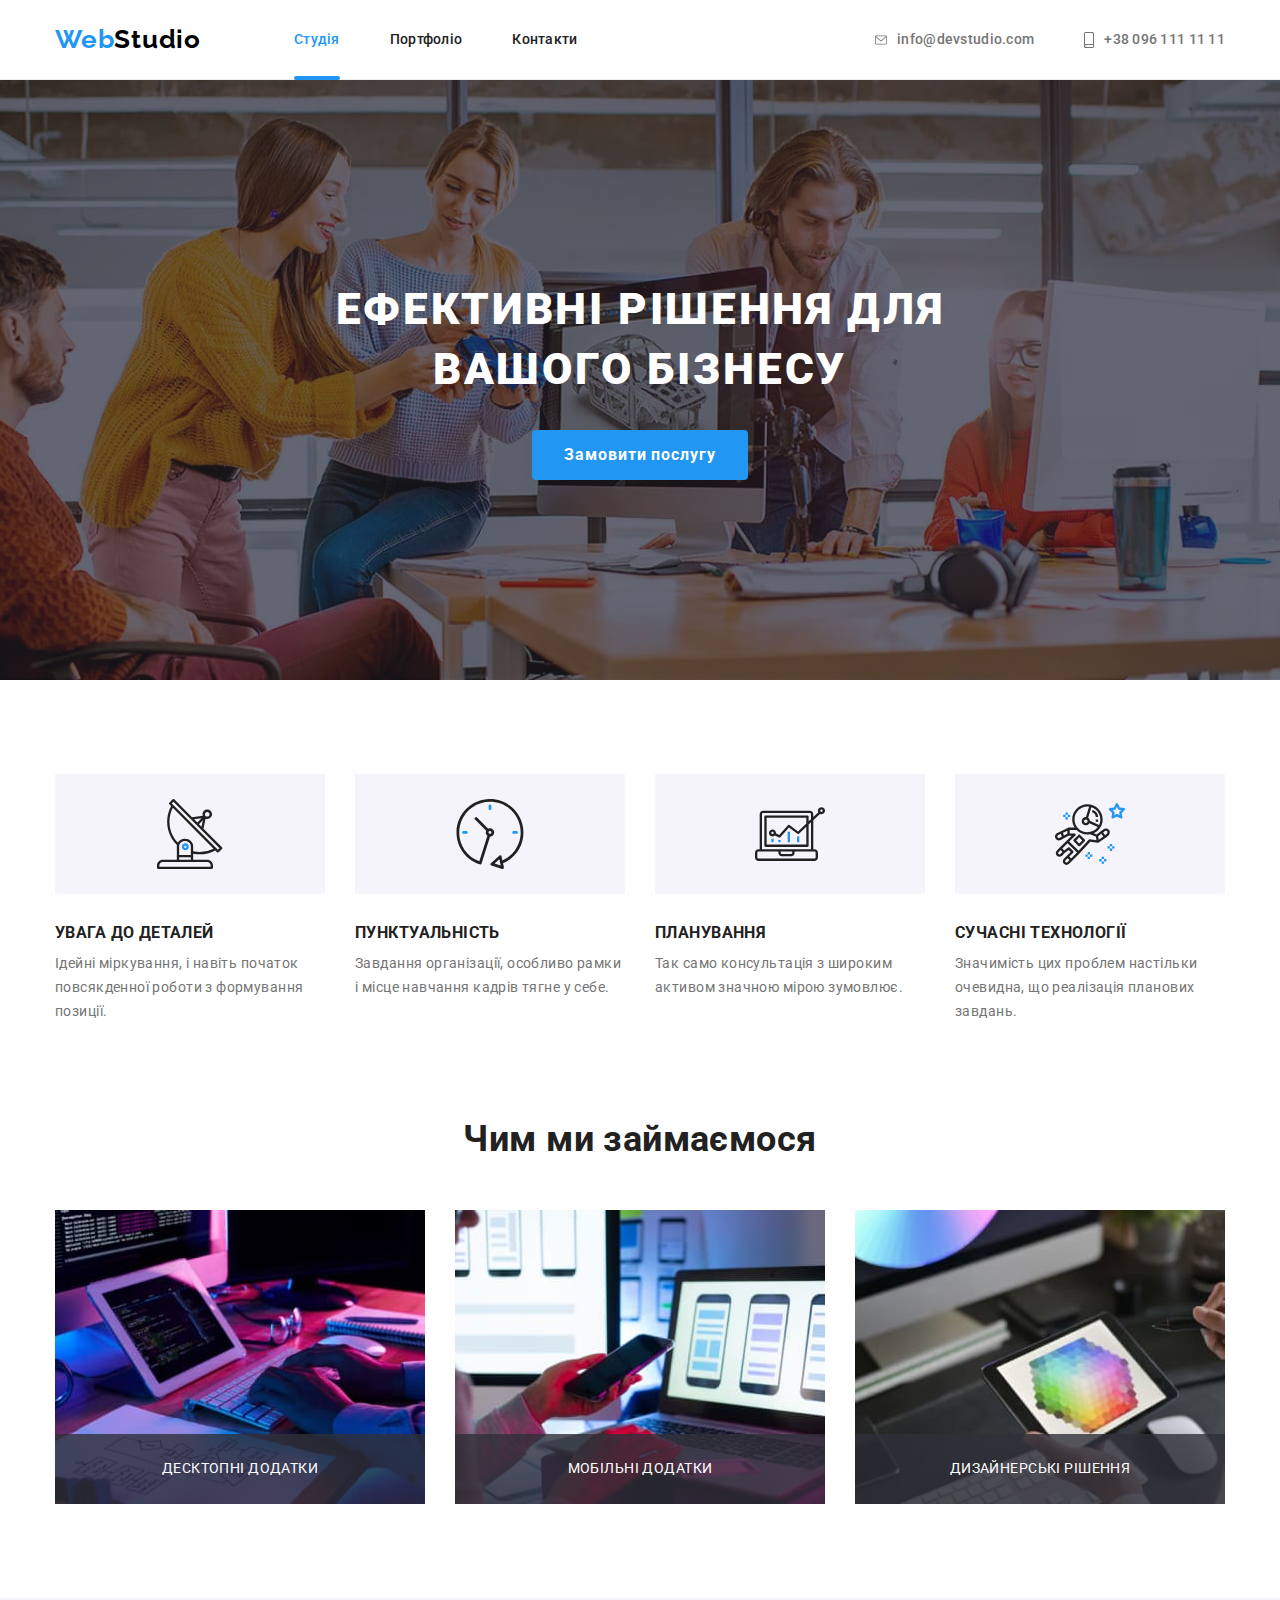
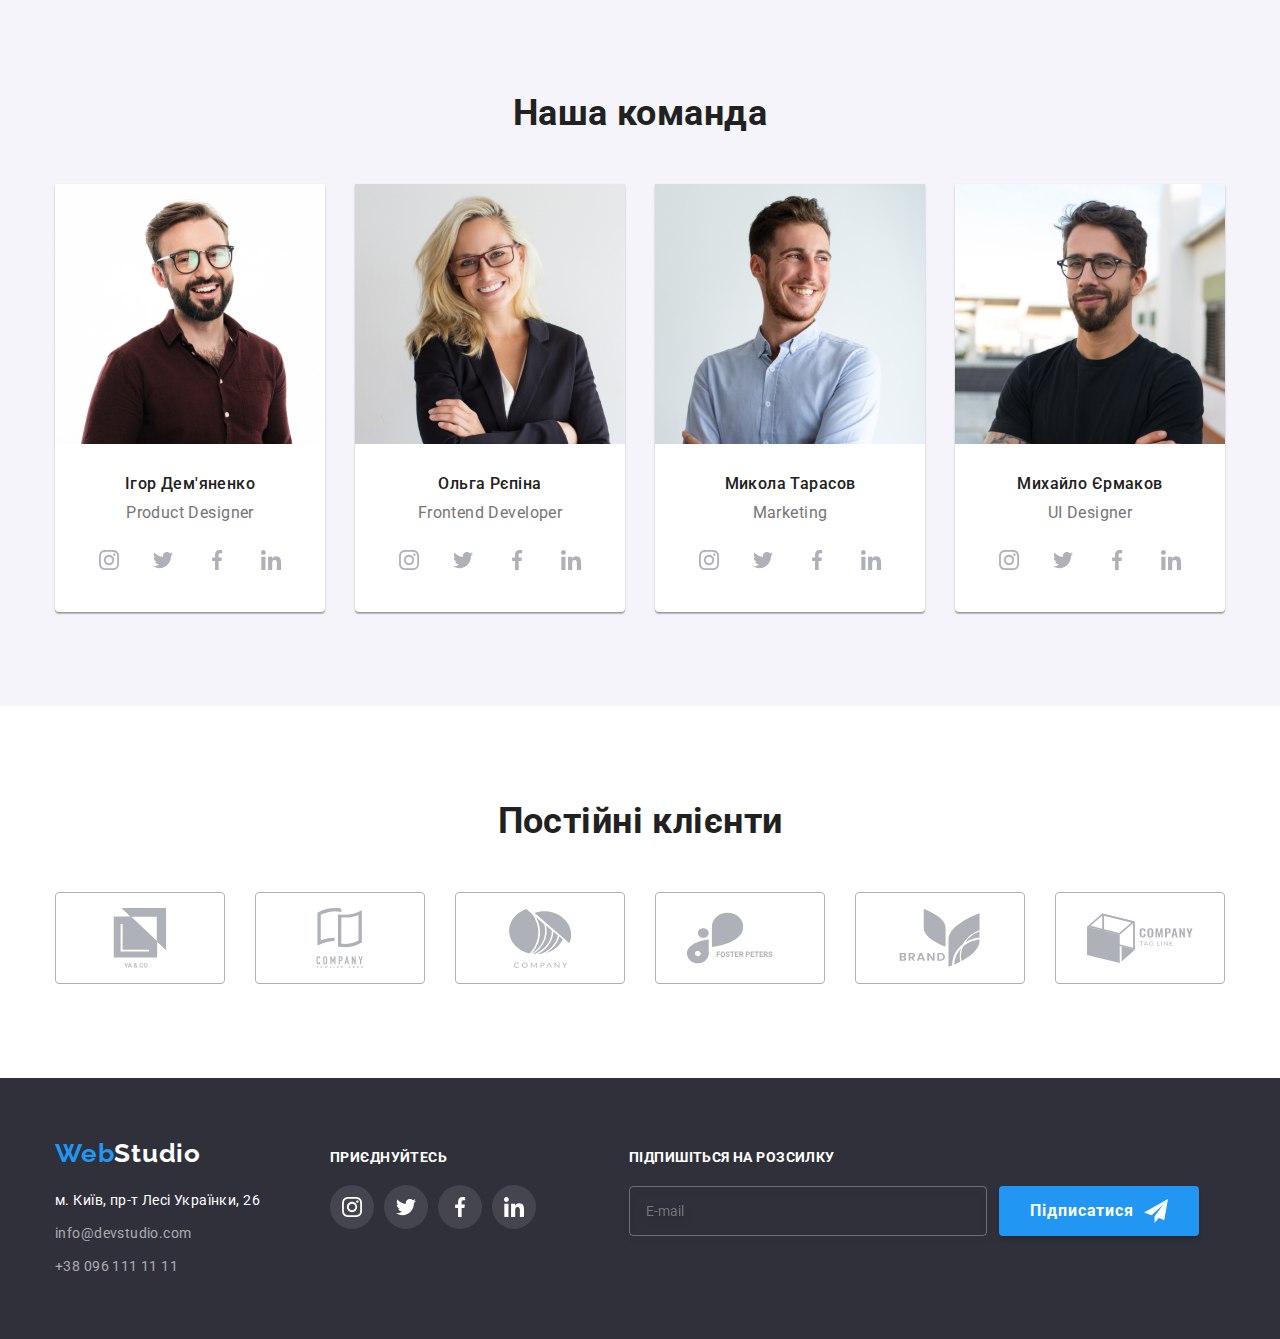
==== index.html @ 7a2d6ced "Homework 7 v1.0" ====
<!DOCTYPE html>
<html lang="uk">
  <head>
    <meta charset="UTF-8" />
    <meta http-equiv="X-UA-Compatible" content="IE=edge" />
    <meta name="Homework-2" content="width=device-width, initial-scale=1.0" />
    <link rel="preconnect" href="https://fonts.googleapis.com" />
    <link rel="preconnect" href="https://fonts.gstatic.com" crossorigin />
    <link
      href="https://fonts.googleapis.com/css2?family=Raleway:wght@700&family=Roboto:wght@400;500;700;900&display=swap"
      rel="stylesheet"
    />
    <link
      rel="stylesheet"
      href="https://cdnjs.cloudflare.com/ajax/libs/modern-normalize/1.1.0/modern-normalize.min.css"
    />
    <link rel="stylesheet" href="./css/styles.css" />
    <title>Студія</title>
  </head>
  <body>
    <!--Шапка сторінки-->
    <header class="header">
      <div class="container main-nav">
        <a class="header-logo" href="./index.html"><span class="logospan">Web</span>Studio</a>
        <!--Навігаційне меню-->
        <nav>
          <ul class="list studio-nav">
            <li class="nav-list"><a class="nav-link active-link" href="./index.html">Студія</a></li>
            <li class="nav-list"><a class="nav-link" href="./portfolio.html">Портфоліо</a></li>
            <li class="nav-list"><a class="nav-link" href="">Контакти</a></li>
          </ul>
        </nav>
        <!--Контакти-->
        <ul class="list contact-nav">
          <li class="contact-list">
            <a class="mlink" href="mailto:info@devstudio.com">
              <svg class="icon mlink-icon" width="12" height="16">
                <use href="./img/icons.svg#icon-envelope"></use>
              </svg>
              info@devstudio.com</a
            >
          </li>
          <li class="contact-list">
            <a class="tlink" href="tel:+380961111111">
              <svg class="icon tlink-icon" width="10" height="16">
                <use href="./img/icons.svg#icon-smartphone"></use>
              </svg>
              +38 096 111 11 11</a
            >
          </li>
        </ul>
      </div>
    </header>
    <!--Унікальний контент сторінки-->
    <main class="main">
      <!--Реклама-->
      <section class="promo section">
        <div class="container">
          <h1 class="promo-txt">Ефективні рішення для вашого бізнесу</h1>
          <button class="promo-button" type="button" data-modal-open>Замовити послугу</button>
        </div>
      </section>
      <!--Особливості-->
      <section class="skills section">
        <div class="container">
          <h2 class="visually-hidden">Особливості</h2>
          <ul class="list skills-list">
            <li class="skill-item">
              <div class="skill-icon-box">
                <svg class="icon skill-icon" width="70" height="70">
                  <use href="./img/icons.svg#icon-antenna"></use>
                </svg>
              </div>
              <h3 class="skill">УВАГА ДО ДЕТАЛЕЙ</h3>
              <p class="skill-description">
                Ідейні міркування, і навіть початок повсякденної роботи з формування позиції.
              </p>
            </li>
            <li class="skill-item">
              <div class="skill-icon-box">
                <svg class="icon skill-icon" width="70" height="70">
                  <use href="./img/icons.svg#icon-clock"></use>
                </svg>
              </div>
              <h3 class="skill">ПУНКТУАЛЬНІСТЬ</h3>
              <p class="skill-description">
                Завдання організації, особливо рамки і місце навчання кадрів тягне у себе.
              </p>
            </li>
            <li class="skill-item">
              <div class="skill-icon-box">
                <svg class="icon skill-icon" width="70" height="70">
                  <use href="./img/icons.svg#icon-diagram"></use>
                </svg>
              </div>
              <h3 class="skill">ПЛАНУВАННЯ</h3>
              <p class="skill-description">
                Так само консультація з широким активом значною мірою зумовлює.
              </p>
            </li>
            <li class="skill-item">
              <div class="skill-icon-box">
                <svg class="icon skill-icon" width="70" height="70">
                  <use href="./img/icons.svg#icon-astronaut"></use>
                </svg>
              </div>
              <h3 class="skill">СУЧАСНІ ТЕХНОЛОГІЇ</h3>
              <p class="skill-description">
                Значимість цих проблем настільки очевидна, що реалізація планових завдань.
              </p>
            </li>
          </ul>
        </div>
      </section>
      <!--Чим ми займаємося-->
      <section class="about section">
        <div class="container">
          <h2 class="about-title">Чим ми займаємося</h2>
          <ul class="list about-list">
            <li class="about-item">
              <img src="./img/box1.jpg" alt="Тицяємо по клавітурі" width="370" height="294" />
              <p class="about-item-title">десктопні додатки</p>
            </li>

            <li class="about-item">
              <img src="./img/box2.jpg" alt="Робимо дизайн Iphone 14" width="370" height="294" />
              <p class="about-item-title">мобільні додатки</p>
            </li>

            <li class="about-item">
              <img src="./img/box3.jpg" alt="Кольорова палітра" width="370" height="294" />
              <p class="about-item-title">дизайнерські рішення</p>
            </li>
          </ul>
        </div>
      </section>
      <!--Наша команда-->
      <section class="team section">
        <div class="container">
          <h2 class="we-are">Наша команда</h2>
          <ul class="list team-list">
            <li class="team-member">
              <img src="./img/tc1.jpg" alt="Ігор Дем'яненко" width="270" height="260" />
              <div class="team-member-info">
                <h3 class="name">Ігор Дем'яненко</h3>
                <p class="rank">Product Designer</p>
                <div class="social-links">
                  <ul class="social-list">
                    <li class="social-list-item">
                      <a href="" class="social-link">
                        <svg class="icon team-social-icon" width="20" height="20">
                          <use href="./img/icons.svg#icon-instagram"></use>
                        </svg>
                      </a>
                    </li>
                    <li class="social-list-item">
                      <a href="" class="social-link">
                        <svg class="icon team-social-icon" width="20" height="20">
                          <use href="./img/icons.svg#icon-twitter"></use>
                        </svg>
                      </a>
                    </li>
                    <li class="social-list-item">
                      <a href="" class="social-link">
                        <svg class="icon team-social-icon" width="20" height="20">
                          <use href="./img/icons.svg#icon-facebook"></use>
                        </svg>
                      </a>
                    </li>
                    <li class="social-list-item">
                      <a href="" class="social-link">
                        <svg class="icon team-social-icon" width="20" height="20">
                          <use href="./img/icons.svg#icon-linkedin"></use>
                        </svg>
                      </a>
                    </li>
                  </ul>
                </div>
              </div>
            </li>
            <li class="team-member">
              <img src="./img/tc2.jpg" alt="Ольга Рєпіна" width="270" height="260" />
              <div class="team-member-info">
                <h3 class="name">Ольга Рєпіна</h3>
                <p class="rank">Frontend Developer</p>
                <div class="social-links">
                  <ul class="social-list">
                    <li class="social-list-item">
                      <a href="" class="social-link">
                        <svg class="icon team-social-icon" width="20" height="20">
                          <use href="./img/icons.svg#icon-instagram"></use>
                        </svg>
                      </a>
                    </li>
                    <li class="social-list-item">
                      <a href="" class="social-link">
                        <svg class="icon team-social-icon" width="20" height="20">
                          <use href="./img/icons.svg#icon-twitter"></use>
                        </svg>
                      </a>
                    </li>
                    <li class="social-list-item">
                      <a href="" class="social-link">
                        <svg class="icon team-social-icon" width="20" height="20">
                          <use href="./img/icons.svg#icon-facebook"></use>
                        </svg>
                      </a>
                    </li>
                    <li class="social-list-item">
                      <a href="" class="social-link">
                        <svg class="icon team-social-icon" width="20" height="20">
                          <use href="./img/icons.svg#icon-linkedin"></use>
                        </svg>
                      </a>
                    </li>
                  </ul>
                </div>
              </div>
            </li>
            <li class="team-member">
              <img src="./img/tc3.jpg" alt="Микола Тарасов" width="270" height="260" />
              <div class="team-member-info">
                <h3 class="name">Микола Тарасов</h3>
                <p class="rank">Marketing</p>
                <div class="social-links">
                  <ul class="social-list">
                    <li class="social-list-item">
                      <a href="" class="social-link">
                        <svg class="icon team-social-icon" width="20" height="20">
                          <use href="./img/icons.svg#icon-instagram"></use>
                        </svg>
                      </a>
                    </li>
                    <li class="social-list-item">
                      <a href="" class="social-link">
                        <svg class="icon team-social-icon" width="20" height="20">
                          <use href="./img/icons.svg#icon-twitter"></use>
                        </svg>
                      </a>
                    </li>
                    <li class="social-list-item">
                      <a href="" class="social-link">
                        <svg class="icon team-social-icon" width="20" height="20">
                          <use href="./img/icons.svg#icon-facebook"></use>
                        </svg>
                      </a>
                    </li>
                    <li class="social-list-item">
                      <a href="" class="social-link">
                        <svg class="icon team-social-icon" width="20" height="20">
                          <use href="./img/icons.svg#icon-linkedin"></use>
                        </svg>
                      </a>
                    </li>
                  </ul>
                </div>
              </div>
            </li>
            <li class="team-member">
              <img src="./img/tc4.jpg" alt="Михайло Єрмаков" width="270" height="260" />
              <div class="team-member-info">
                <h3 class="name">Михайло Єрмаков</h3>
                <p class="rank">UI Designer</p>
                <div class="social-links">
                  <ul class="social-list">
                    <li class="social-list-item">
                      <a href="" class="social-link">
                        <svg class="icon team-social-icon" width="20" height="20">
                          <use href="./img/icons.svg#icon-instagram"></use>
                        </svg>
                      </a>
                    </li>
                    <li class="social-list-item">
                      <a href="" class="social-link">
                        <svg class="icon team-social-icon" width="20" height="20">
                          <use href="./img/icons.svg#icon-twitter"></use>
                        </svg>
                      </a>
                    </li>
                    <li class="social-list-item">
                      <a href="" class="social-link">
                        <svg class="icon team-social-icon" width="20" height="20">
                          <use href="./img/icons.svg#icon-facebook"></use>
                        </svg>
                      </a>
                    </li>
                    <li class="social-list-item">
                      <a href="" class="social-link">
                        <svg class="icon team-social-icon" width="20" height="20">
                          <use href="./img/icons.svg#icon-linkedin"></use>
                        </svg>
                      </a>
                    </li>
                  </ul>
                </div>
              </div>
            </li>
          </ul>
        </div>
      </section>
      <!-- Постійні клієнти -->
      <section class="client section">
        <div class="container">
          <h2 class="client-title">Постійні клієнти</h2>
          <ul class="client-list list">
            <li class="client-item">
              <a href="" class="client-link">
                <svg class="client-icon" width="106" height="60">
                  <use href="./img/icons.svg#icon-group1"></use>
                </svg>
              </a>
            </li>
            <li class="client-item">
              <a href="" class="client-link">
                <svg class="client-icon" width="106" height="60">
                  <use href="./img/icons.svg#icon-group2"></use>
                </svg>
              </a>
            </li>
            <li class="client-item">
              <a href="" class="client-link">
                <svg class="client-icon" width="106" height="60">
                  <use href="./img/icons.svg#icon-group3"></use>
                </svg>
              </a>
            </li>
            <li class="client-item">
              <a href="" class="client-link">
                <svg class="client-icon" width="106" height="60">
                  <use href="./img/icons.svg#icon-group4"></use>
                </svg>
              </a>
            </li>
            <li class="client-item">
              <a href="" class="client-link">
                <svg class="client-icon" width="106" height="60">
                  <use href="./img/icons.svg#icon-group5"></use>
                </svg>
              </a>
            </li>
            <li class="client-item">
              <a href="" class="client-link">
                <svg class="client-icon" width="106" height="60">
                  <use href="./img/icons.svg#icon-group6"></use>
                </svg>
              </a>
            </li>
          </ul>
        </div>
      </section>
    </main>
    <!--Підвал сторінки-->
    <footer class="footer">
      <div class="container footer-container">
        <div class="footer-adress">
          <a class="footer-logo" href="./index.html"><span class="logospan">Web</span>Studio</a>
          <address class="address">
            <ul class="list footer-list">
              <li class="footer-list">
                <a
                  class="address-map"
                  href="https://goo.gl/maps/uBSmtqLPdZ89o5kn9"
                  target="_blank"
                  rel="noopener noreferrer"
                  >м. Київ, пр-т Лесі Українки, 26</a
                >
              </li>
              <li class="footer-list">
                <a class="address-mail" href="mailto:info@devstudio.com">info@devstudio.com</a>
              </li>
              <li class="footer-list">
                <a class="address-tel" href="tel:+380961111111">+38 096 111 11 11</a>
              </li>
            </ul>
          </address>
        </div>
        <div class="footer-social-links">
          <p class="footer-social-text">приєднуйтесь</p>
          <ul class="footer-social-list">
            <li class="footer-social-item">
              <a href="" class="footer-social-link">
                <svg class="icon footer-social-icon" width="20" height="20">
                  <use href="./img/icons.svg#icon-instagram"></use>
                </svg>
              </a>
            </li>
            <li class="footer-social-item">
              <a href="" class="footer-social-link">
                <svg class="icon footer-social-icon" width="20" height="20">
                  <use href="./img/icons.svg#icon-twitter"></use>
                </svg>
              </a>
            </li>
            <li class="footer-social-item">
              <a href="" class="footer-social-link">
                <svg class="icon footer-social-icon" width="20" height="20">
                  <use href="./img/icons.svg#icon-facebook"></use>
                </svg>
              </a>
            </li>
            <li class="footer-social-item">
              <a href="" class="footer-social-link">
                <svg class="icon footer-social-icon" width="20" height="20">
                  <use href="./img/icons.svg#icon-linkedin"></use>
                </svg>
              </a>
            </li>
          </ul>
        </div>
        <div class="footer-feedback">
          <p class="footer-feedback-title">Підпишіться на розсилку</p>
          <div class="footer-feedback-input-wrap">
            <input
              type="email"
              class="footer-feedback-input"
              name="footer-feedback-email"
              placeholder="E-mail"
            />
            <button type="submit" class="button footer-feedback-button">
              Підписатися
              <svg class="footer-feedback-button-icon">
                <use
                  class="footer-feedback-send"
                  href="./img/icons.svg#icon-send"
                  width="24"
                  height="24"
                ></use>
              </svg>
            </button>
          </div>
        </div>
      </div>
    </footer>
    <!-- Модальне вікно -->
    <div class="backdrop is-hidden" data-modal>
      <div class="modal">
        <form name="callback-form" novalidate class="modal-callback-form">
          <h3 class="modal-title">Залиште свої дані, ми вам передзвонимо</h3>
          <label class="modal-form">
            <span class="modal-form-name">Ім'я</span>
            <input type="text" name="modal-user-name" class="callback-form-input" autofocus />
            <svg class="icon callback-form-icon" width="18" height="18">
              <use href="./img/icons.svg#icon-person"></use>
            </svg>
          </label>
          <label class="modal-form">
            <span class="modal-form-name">Телефон</span>
            <input type="tel" name="modal-user-tel" class="callback-form-input" />
            <svg class="icon callback-form-icon" width="18" height="18">
              <use href="./img/icons.svg#icon-phone"></use>
            </svg>
          </label>
          <label class="modal-form">
            <span class="modal-form-name">Пошта</span>
            <input type="email" name="modal-user-email" class="callback-form-input" />
            <svg class="icon callback-form-icon" width="18" height="18">
              <use href="./img/icons.svg#icon-email"></use>
            </svg>
          </label>
          <label class="modal-form">
            <span class="modal-form-name"> Коментар</span>
            <textarea
              class="modal-user-feedback"
              name="user-feedback"
              placeholder="Введіть текст"
            ></textarea>
          </label>
          <label class="modal-accept-policy">
            <input
              type="checkbox"
              name="user-accept-policy"
              class="checkbox hidden"
              value="accept-policy"
            />
            <span class="checkbox-icon-wrap">
              <svg class="checkbox-icon" width="11" height="8">
                <use href="./img/icons.svg#icon-checkbox-accept"></use>
              </svg>
            </span>
            <span class="accept-policy-terms"
              >Погоджуюся з розсилкою та приймаю <a class="terms" href="">Умови договору</a></span
            >
          </label>
          <button type="submit" class="button modal-callback-button">Відправити</button>
        </form>
        <button class="modal-button" type="button" data-modal-close>
          <svg class="icon modal-button-icon" width="18" height="18">
            <use href="./img/icons.svg#icon-close"></use>
          </svg>
        </button>
      </div>
    </div>
    <script src="./modal.js"></script>
  </body>
</html>
---- css/styles.css ----
/* ---------Global-------- */
ul,
ol {
  padding: 0;
}

body,
h1,
h2,
h3,
h4,
h5,
h6,
p,
ul,
ol,
li,
figure,
figcaption,
blockquote,
dl,
dd {
  margin: 0;
}

li {
  list-style: none;
}

ul {
  list-style: none;
}

img {
  max-width: 100%;
  display: block;
  margin: 0;
}

input,
button,
textarea,
select {
  font: inherit;
}

a {
  text-decoration: none;
}

button {
  padding: 0;
  border: none;
  cursor: pointer;
}

.visually-hidden {
  position: absolute;
  width: 1px;
  height: 1px;
  margin: -1px;
  border: 0;
  padding: 0;

  white-space: nowrap;
  clip-path: inset(100%);
  clip: rect(0 0 0 0);
  overflow: hidden;
}

:root {
  --brand-color: #212121;
  --bluebrand-color: #2196f3;
  --discription-color: #757575;
  --clients-color: #afb1b8;
  --transition-animation: 250ms cubic-bezier(0.4, 0, 0.2, 1);
  --brandwhite: #fff;
}

body {
  font-family: 'Roboto', sans-serif;
  font-style: normal;
  letter-spacing: 0.03em;
  color: var(--brand-color);
  background-color: var(--brandwhite);
  font-size: 14px;
}

.container {
  width: 1200px;
  margin: 0 auto;
  padding: 0 15px;
}

.section {
  padding-top: 94px;
  padding-bottom: 94px;
}

/* -----------HEADER--------- */

.header {
  height: 80px;
  border-bottom: 1px solid #ececec;
}

.main-nav {
  display: flex;
  align-items: center;
}

.studio-nav {
  display: flex;
  gap: 50px;
}

.contact-nav {
  display: flex;
  flex-wrap: wrap;
  margin-left: auto;
  align-items: center;
}

.header-logo {
  color: #000000;
  height: 31px;
  left: 215px;
  top: 24px;
  font-family: 'Raleway';
  font-style: normal;
  font-weight: 700;
  font-size: 26px;
  line-height: 1.19;
  letter-spacing: 0.03em;
  margin-right: 93px;
}

.logospan {
  color: var(--bluebrand-color);
}

.nav-link {
  color: var(--brand-color);
  font-weight: 500;
  line-height: 1.14;
  padding: 32px 0;
  display: block;
  position: relative;
  transition: color var(--transition-animation);
}

.nav-list {
  letter-spacing: 0.02em;
}

.contact-list {
  display: flex;
  letter-spacing: 0.02em;
  margin-left: 50px;
}

.active-link {
  color: var(--bluebrand-color);
}

.nav-link::after {
  content: '';
  position: absolute;
  left: 0;
  bottom: 0;
  width: 100%;
  height: 4px;
  border-radius: 2px;
  background-color: transparent;
}

.nav-link.active-link::after,
.nav-link:hover::after,
.na-link:focus::after {
  background-color: var(--bluebrand-color);
}

.mlink,
.tlink {
  display: flex;
  justify-content: space-between;
  align-items: center;
  color: #757575;
  font-weight: 500;
  line-height: 1.14;
  transition: color var(--transition-animation);
}

.nav-link:hover,
.nav-link:focus,
.nav-link:active,
.mlink:hover,
.mlink:focus,
.mlink:active,
.tlink:hover,
.tlink:active,
.tlink:focus {
  color: var(--bluebrand-color);
}

.mlink-icon,
.tlink-icon {
  margin-right: 10px;
  fill: #757575;
}

.mlink:hover .mlink-icon,
.mlink:focus .mlink-icon,
.mlink:active .mlink-icon,
.tlink:hover .tlink-icon,
.tlink:active .tlink-icon,
.tlink:focus .tlink-icon {
  fill: var(--bluebrand-color);
}

/* -------PROMO------- */

.promo {
  background-image: linear-gradient(rgba(47, 48, 58, 0.4), rgba(47, 48, 58, 0.4)),
    url(../img/promo-img-bg.jpg);
  background-repeat: no-repeat;
  background-position: center;
  background-size: cover;
  background-color: #2f303a;
  color: var(--brandwhite);
  margin: 0 auto;
  display: flex;
  text-align: center;
  padding-top: 200px;
  padding-bottom: 200px;
  padding-left: 0;
  max-width: 1600px;
}

.promo-txt {
  font-style: normal;
  font-weight: 900;
  font-size: 44px;
  line-height: 1.36;
  text-transform: uppercase;
  letter-spacing: 0.06em;
  margin: auto;
  margin-bottom: 30px;
  width: 696px;
}

.promo-button {
  font-weight: 700;
  font-size: 16px;
  line-height: 1.875;
  background-color: var(--bluebrand-color);
  color: var(--brandwhite);
  width: 216px;
  height: 50px;
  border-radius: 4px;
  font-family: 'Roboto';
  font-style: normal;
  align-items: center;
  text-align: center;
  letter-spacing: 0.06em;
  transition: background-color var(--transition-animation);
}

.promo-button:hover,
.promo-button:focus,
.promo-button:active {
  background-color: #188ce8;
  border: 0;
}

/* --------SKILL SECTION-------- */

.skills-list {
  display: flex;
}

.skill-item:not(:last-child) {
  margin-right: 30px;
}
.skill-icon {
  margin: 25px 100px;
}
.skill-icon-box {
  width: 270px;
  height: 120px;
  margin-bottom: 30px;
  background-color: #f5f4fa;
}
.skill {
  font-weight: 700;
  line-height: 1.14;
  color: var(--brand-color);
  padding-bottom: 10px;
}
.skill-description {
  line-height: 1.71;
  color: var(--discription-color);
}

/* --------ABOUT US------- */

.about {
  padding-top: 0;
}

.about-title {
  font-weight: 700;
  font-size: 36px;
  line-height: 42px;
  color: var(--brand-color);
  text-align: center;
  margin-bottom: 50px;
}

.about-list {
  display: flex;
  flex-wrap: wrap;
  gap: 30px;
}
.about-item {
  position: relative;
}
.about-item-title {
  position: absolute;
  bottom: 0;
  width: 100%;
  padding: 27px 0;
  font-size: 14px;
  line-height: 1.14;
  text-transform: uppercase;
  text-align: center;
  color: var(--brandwhite);
  background: #2f303acc;
}

.team {
  background-color: #f5f4fa;
  padding-top: 0;
}

.we-are {
  font-weight: 700;
  font-size: 36px;
  line-height: 42px;
  color: var(--brand-color);
  text-align: center;
  margin-bottom: 50px;
  padding-top: 94px;
}

.team-list {
  display: flex;
  flex-wrap: wrap;
  gap: 30px;
}

.social-list {
  display: flex;
  align-items: center;
  justify-content: center;
  margin: 0 32px;
  gap: 10px;
  width: 206px;
  height: 44px;
}

.social-link {
  display: flex;
  align-items: center;
  justify-content: center;
  width: 44px;
  height: 44px;
  border-radius: 50%;
  transition: background-color var(--transition-animation), fill var(--transition-animation);
}

.social-link:hover,
.social-link:focus {
  background-color: var(--bluebrand-color);
}
.social-link:hover .team-social-icon,
.social-link:focus .team-social-icon {
  fill: var(--brandwhite);
}
.team-social-icon {
  fill: var(--clients-color);
}

.team-member {
  box-shadow: 0px 1px 3px rgba(0, 0, 0, 0.12), 0px 1px 1px rgba(0, 0, 0, 0.14),
    0px 2px 1px rgba(0, 0, 0, 0.2);
  border-radius: 0px 0px 4px 4px;
  background-color: var(--brandwhite);
}

.team-member-info {
  padding: 30px 0px;
}

.name {
  font-weight: 500;
  font-size: 16px;
  line-height: 1.19;
  color: var(--brand-color);
  text-align: center;
  margin-bottom: 10px;
}

.rank {
  font-size: 16px;
  line-height: 19px;
  color: var(--discription-color);
  text-align: center;
  margin-bottom: 16px;
}

/* ---------CLIENTS--------- */

.client-title {
  font-weight: 700;
  font-size: 36px;
  line-height: 42px;
  color: var(--brand-color);
  text-align: center;
}

.client-list {
  display: flex;
  align-items: center;
  justify-content: center;
  padding-top: 50px;
  gap: 30px;
}

.client-link {
  display: flex;
  width: 170px;
  height: 92px;
  align-items: center;
  justify-content: center;
  border: 1px solid;
  border-radius: 4px;
  border-color: var(--clients-color);
  transition: border-color var(--transition-animation);
}

.client-icon {
  fill: var(--clients-color);
  transition: fill var(--transition-animation);
}

.client-link:hover .client-icon,
.client-link:focus .client-icon {
  fill: var(--bluebrand-color);
}
.client-link:hover,
.client-link:focus {
  border-color: var(--bluebrand-color);
}

/* --------FOOTER------- */

.footer {
  background-color: #2f303a;
  padding-top: 60px;
  padding-bottom: 60px;
}
.footer-container {
  display: flex;
  align-items: baseline;
}

.footer-logo {
  color: var(--brandwhite);
  width: 145px;
  height: 31px;
  left: 215px;
  top: 24px;
  font-family: 'Raleway';
  font-style: normal;
  font-weight: 700;
  font-size: 26px;
  line-height: 1.19;
  letter-spacing: 0.03em;
  margin-bottom: 20px;
}

.address {
  line-height: 1.71;
  font-style: normal;
  margin-top: 20px;
}

.footer-list {
  margin-bottom: 9px;
}
.footer-list:last-child {
  margin-bottom: 0;
}

.address-map {
  color: var(--brandwhite);
  line-height: 1.71;
  transition: color var(--transition-animation);
}

.address-mail,
.address-tel {
  color: rgba(255, 255, 255, 0.6);
  line-height: 1.71;
  font-style: normal;
  transition: color var(--transition-animation);
}

.address-map:hover,
.address-map:focus,
.address-mail:hover,
.address-tel:hover,
.address-mail:focus,
.address-tel:focus {
  color: var(--bluebrand-color);
}

.footer-social-text {
  text-transform: uppercase;
  color: var(--brandwhite);
  font-weight: 700;
  padding-bottom: 20px;
}
.footer-social-links {
  display: flex;
  flex-direction: column;
  align-items: flex-start;
  justify-content: flex-start;
  margin-left: 70px;
  margin-right: 93px;
}
.footer-social-list {
  display: flex;
  align-items: center;
  justify-content: center;
  gap: 10px;
}

.footer-social-link {
  display: flex;
  align-items: center;
  justify-content: center;
  width: 44px;
  height: 44px;
  border-radius: 50%;
  background-color: rgba(255, 255, 255, 0.1);
  fill: var(--brandwhite);
  transition: background-color var(--transition-animation);
}
.footer-social-link:hover,
.footer-social-link:focus {
  background-color: var(--bluebrand-color);
}

.footer-feedback-title {
  color: var(--brandwhite);
  margin-bottom: 20px;
  font-weight: 700;
  font-size: 14px;
  line-height: 1.14;
  letter-spacing: 0.03em;
  text-transform: uppercase;
}
.footer-feedback-input-wrap {
  display: flex;
  justify-content: center;
  align-items: center;
  gap: 12px;
}
.footer-feedback-input {
  display: flex;
  justify-content: center;
  width: 358px;
  height: 50px;
  border: 1px solid rgba(255, 255, 255, 0.3);
  filter: drop-shadow(0px 4px 4px rgba(0, 0, 0, 0.15));
  border-radius: 4px;
  padding-left: 16px;
  background-color: transparent;
  color: var(--brandwhite);
  transition: border-color var(--transition-animation);
}
.footer-feedback-input:hover {
  border-color: var(--bluebrand-color);
}

.footer-feedback-button {
  display: flex;
  justify-content: center;
  align-items: center;
  height: 50px;
  width: 200px;
  padding: 10px 28px;
  gap: 10px;
  background: var(--bluebrand-color);
  box-shadow: 0px 4px 4px rgba(0, 0, 0, 0.15);
  border-radius: 4px;
  font-weight: 700;
  font-size: 16px;
  line-height: 1.88;
  letter-spacing: 0.06em;
  color: var(--brandwhite);
}

.footer-feedback-button-icon {
  width: 24px;
  height: 24px;
  display: block;
  fill: var(--brandwhite);
}

.list {
  list-style-type: none;
}

/* ---------MODAL-------- */

.backdrop {
  position: fixed;
  top: 0;
  left: 0;
  width: 100%;
  height: 100%;
  background-color: #00000033;
  display: flex;
  align-items: center;
  justify-content: center;
  transition: visibility var(--transition-animation), opacity var(--transition-animation);
}
.backdrop.is-hidden {
  opacity: 0;
  pointer-events: none;
  visibility: hidden;
}

.modal {
  position: relative;
  margin: auto;
  padding: 40px;
  width: 528px;
  height: 581px;
  background-color: var(--brandwhite);
  box-shadow: 0px 1px 3px rgb(0 0 0 / 12%), 0px 1px 1px rgb(0 0 0 / 14%),
    0px 2px 1px rgb(0 0 0 / 20%);
  border-radius: 4px;
}

.modal-button {
  position: absolute;
  top: 8px;
  right: 8px;
  border-radius: 50%;
  background-color: var(--brandwhite);
  border: 1px solid rgba(0, 0, 0, 0.1);
  box-shadow: 0px 1px 3px rgba(0, 0, 0, 0.12), 0px 1px 1px rgba(0, 0, 0, 0.14),
    0px 2px 1px rgba(0, 0, 0, 0.2);
  align-items: center;
  width: 30px;
  height: 30px;
  display: flex;
  justify-content: center;
}

.modal-button:focus,
.modal-button:hover,
.modal-button:active {
  border-color: var(--bluebrand-color);
}

.modal-callback-form {
  display: flex;
  position: relative;
  flex-direction: column;
}
.modal-title {
  font-weight: 700;
  font-size: 20px;
  line-height: 1.15;
  letter-spacing: 0.03em;
  text-align: center;
  color: var(--brand-color);
  margin-bottom: 12px;
}
.modal-form {
  display: flex;
  flex-direction: column;
  margin-bottom: 10px;
  position: relative;
}
.modal-form-name {
  font-size: 12px;
  line-height: 1.16;
  letter-spacing: 0.01em;
  color: var(--discription-color);
  margin-bottom: 4px;
  display: block;
}

.callback-form-input {
  height: 40px;
  border: 1px solid rgba(33, 33, 33, 0.2);
  border-radius: 4px;
  padding-left: 42px;
  padding-right: 16px;
  transition: border-color var(--transition-animation);
  outline: none;
}
.callback-form-input:hover {
  border-color: var(--bluebrand-color);
}
.callback-form-input:focus {
  border-color: var(--bluebrand-color);
}
.callback-form-icon {
  position: absolute;
  left: 12px;
  bottom: 11px;
  fill: var(--brand-color);
  transition: fill var(--transition-animation);
}
.callback-form-input:hover + .callback-form-icon {
  fill: var(--bluebrand-color);
}
.callback-form-input:focus + .callback-form-icon {
  fill: var(--bluebrand-color);
}

.modal-user-feedback {
  padding: 12px 16px;
  height: 120px;
  border: 1px solid rgba(33, 33, 33, 0.2);
  border-radius: 4px;
  resize: none;
  transition: border-color var(--transition-animation);
  margin-bottom: 20px;
  outline: none;
}
.modal-user-feedback:hover,
.modal-user-feedback:focus,
.modal-user-feedback:active {
  border-color: var(--bluebrand-color);
}

.modal-accept-policy {
  margin-bottom: 30px;
  display: flex;
  justify-content: center;
  align-items: center;
  position: relative;
  -webkit-touch-callout: none; /* iOS Safari */
  -webkit-user-select: none; /* Chrome/Safari/Opera */
  -khtml-user-select: none; /* Konqueror */
  -moz-user-select: none; /* Firefox */
  -ms-user-select: none; /* Internet Explorer/Edge */
  user-select: none; /* Non-prefixed version, currently
                                  not supported by any browser */
}

.checkbox-icon-wrap {
  border: 2px solid var(--brand-color);
  border-radius: 4px;
  width: 16px;
  height: 15px;
  display: flex;
  justify-content: center;
  align-items: center;
  margin-right: 7px;
  transition: background-color var(--transition-animation);
}

.checkbox:checked + .checkbox-icon-wrap {
  background-color: var(--bluebrand-color);
  border-color: transparent;
}

.hidden {
  position: absolute;
  white-space: nowrap;
  overflow: hidden;
  border: 0;
  padding: 0;
  clip: rect(0 0 0 0);
  opacity: 0;
}

.accept-policy-terms {
  font-size: 14px;
  line-height: 1.71;
  letter-spacing: 0.03em;
  color: var(--discription-color);
}

.terms {
  color: var(--bluebrand-color);
  border-bottom: 1px solid var(--bluebrand-color);
}

.modal-callback-button {
  font-weight: 700;
  font-size: 16px;
  line-height: 1.88;
  letter-spacing: 0.06em;
  color: var(--brandwhite);
  margin-bottom: 30px;
  width: 200px;
  height: 50px;
  background: #188ce8;
  box-shadow: 0px 4px 4px rgba(0, 0, 0, 0.15);
  border-radius: 4px;
  align-self: center;
  text-align: center;
}

/* -------PORTFOLIO------- */

.filter-list {
  display: flex;
  align-items: center;
  justify-content: center;
  margin: 8px 8px 50px 8px;
}

.filter-item {
  margin-right: 10px;
}

.filter-button {
  background-color: #f5f4fa;
  cursor: pointer;
  font-weight: 500;
  font-size: 16px;
  line-height: 1.62;
  border-radius: 4px;
  padding: 6px 22px;
  transition: color var(--transition-animation), background-color var(--transition-animation),
    box-shadow var(--transition-animation);
}

.filter-item:last-child {
  margin-right: 0px;
}

.filter-button:hover,
.filter-button:focus,
.filter-button:active {
  background-color: var(--bluebrand-color);
  color: var(--brandwhite);
  cursor: pointer;
  box-shadow: 0px 3px 1px rgba(0, 0, 0, 0.1), 0px 1px 2px rgba(0, 0, 0, 0.08),
    0px 2px 2px rgba(0, 0, 0, 0.12);
}

.project-list {
  display: flex;
  flex-wrap: wrap;
  gap: 30px;
}

.project-item {
  border-bottom: 1px solid;
  border-color: #eeeeee;
  transition: box-shadow var(--transition-animation);
}

.project-item:hover,
.project-item:focus {
  box-shadow: 0px 1px 1px rgba(0, 0, 0, 0.12), 0px 4px 4px rgba(0, 0, 0, 0.06),
    1px 4px 6px rgba(0, 0, 0, 0.16);
}

.project-item:hover .project-overlay-text,
.project-item:focus .project-overlay-text {
  transform: translateY(0%);
}

.project-item-overlay {
  position: relative;
  overflow: hidden;
}

.project-overlay-text {
  position: absolute;
  top: 0;
  left: 0;
  width: 100%;
  height: 100%;
  padding: 63px 24px;
  color: var(--brandwhite);
  font-size: 18px;
  line-height: 1.55;
  background-color: rgba(33, 150, 243, 0.9);
  transform: translateY(100%);
  transition: transform var(--transition-animation);
}

.project-card-border {
  border-left: 1px solid #eeeeee;
  border-right: 1px solid #eeeeee;
  border-bottom: 1px solid #eeeeee;
  padding: 20px 24px;
}

.project-name {
  font-weight: 700;
  font-size: 18px;
  line-height: 2;
  color: var(--brand-color);
  letter-spacing: 0.06em;
}

.project-type {
  font-size: 16px;
  line-height: 1.88;
  color: var(--discription-color);
}
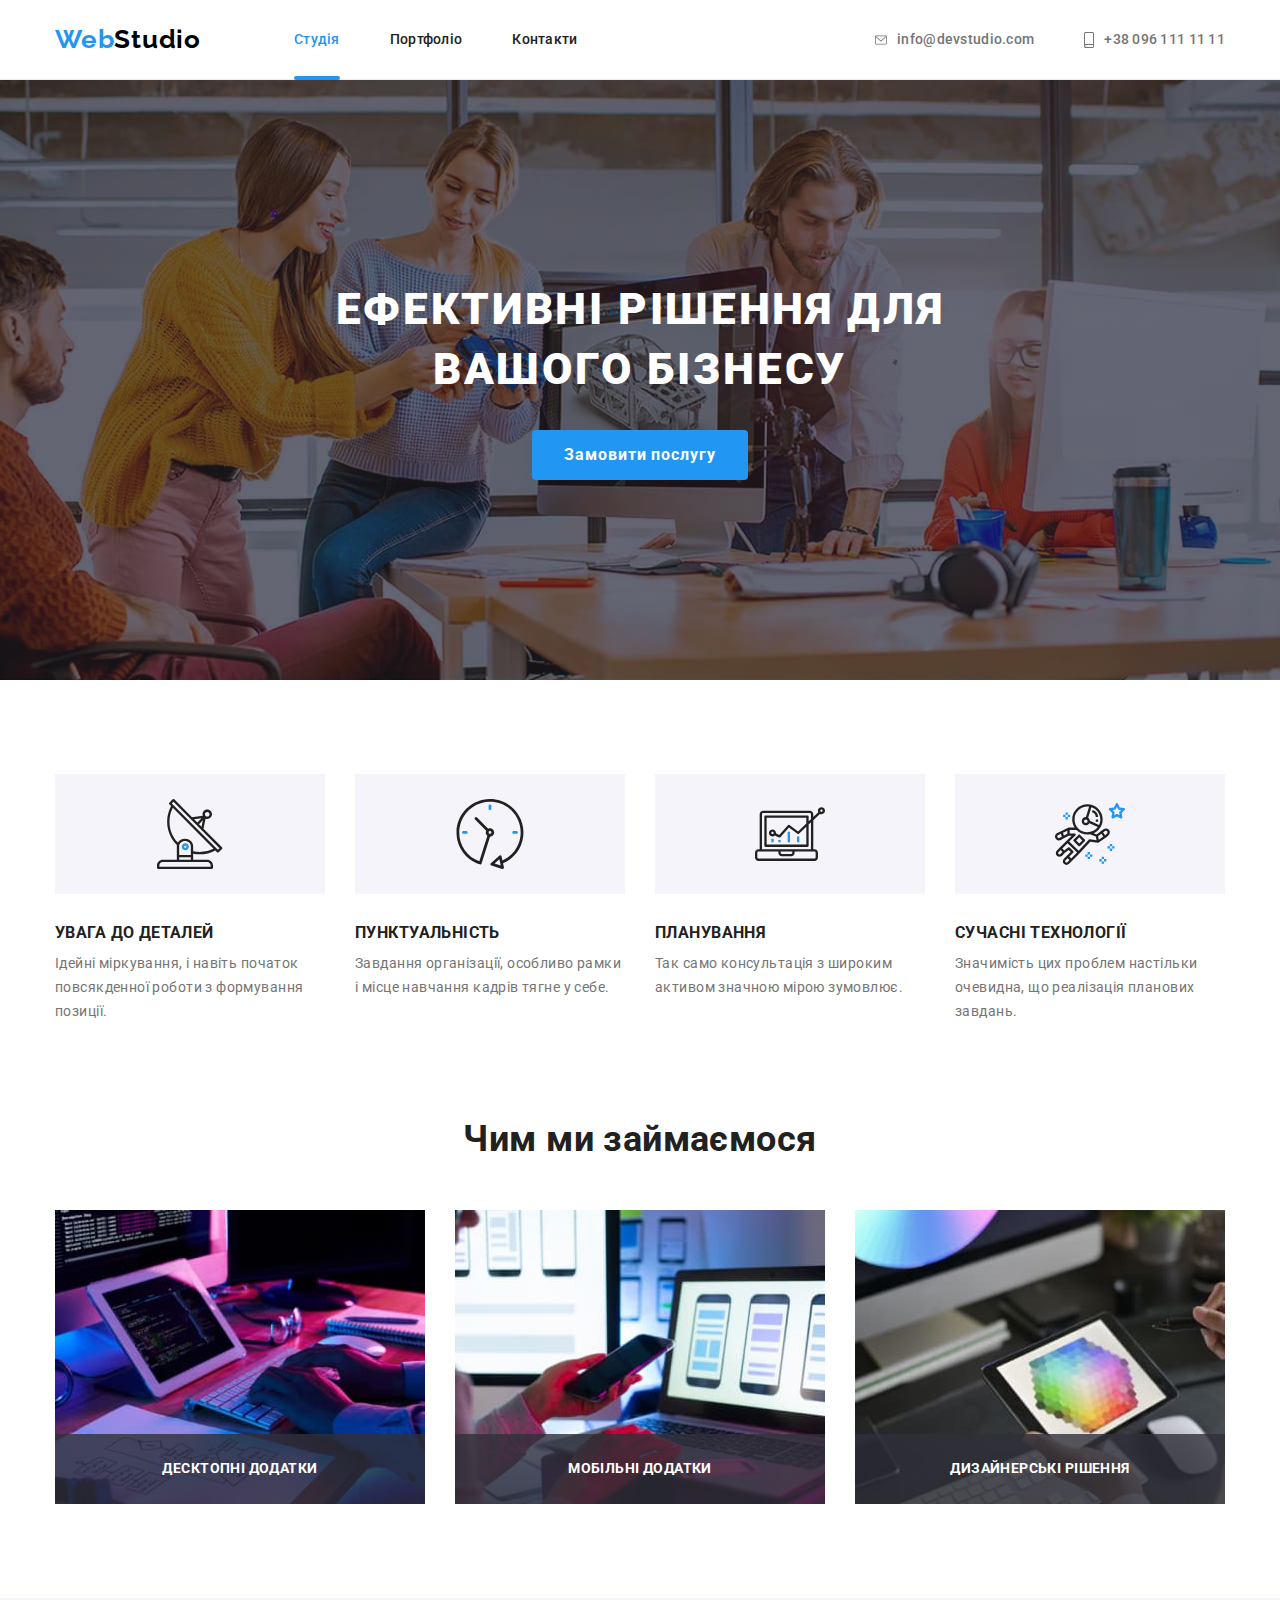
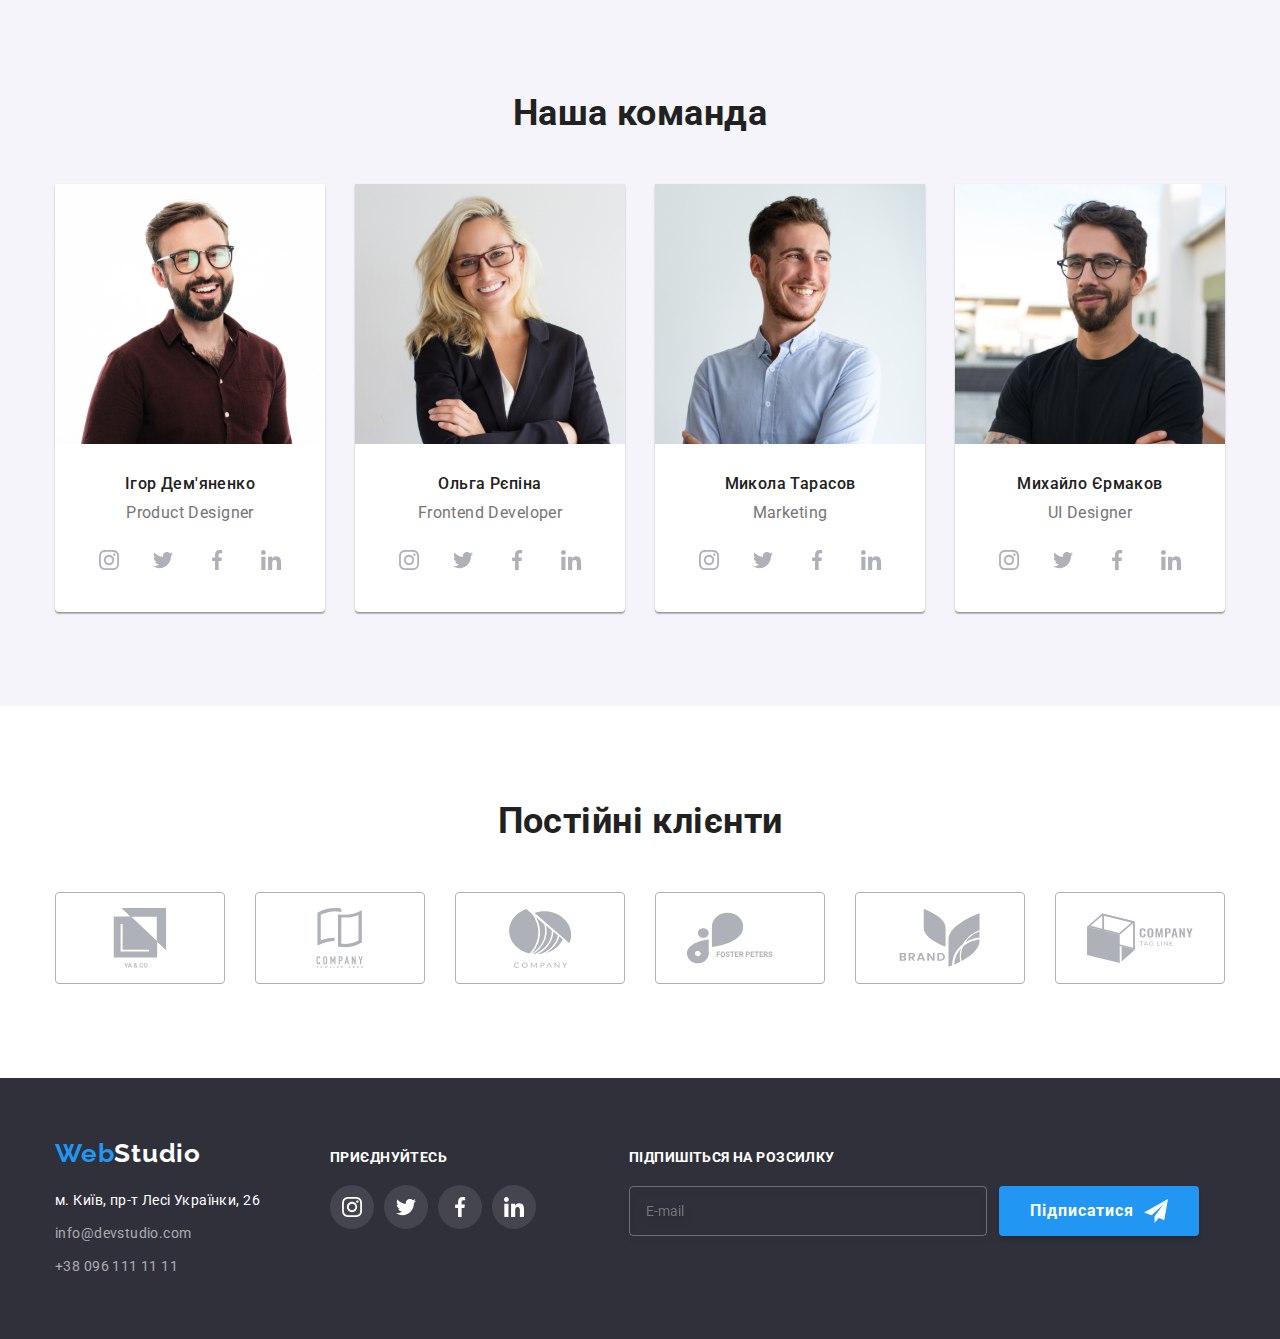
==== commit 7b2a92f8: "Homework 7 v1.0" ====
--- a/index.html
+++ b/index.html
@@ -435,7 +435,7 @@
     <div class="backdrop is-hidden" data-modal>
       <div class="modal">
         <form name="callback-form" novalidate class="modal-callback-form">
-          <h3 class="modal-title">Залиште свої дані, ми вам передзвонимо</h3>
+          <p class="modal-title">Залиште свої дані, ми вам передзвонимо</p>
           <label class="modal-form">
             <span class="modal-form-name">Ім'я</span>
             <input type="text" name="modal-user-name" class="callback-form-input" autofocus />
--- a/css/styles.css
+++ b/css/styles.css
@@ -207,6 +207,7 @@
 .tlink-icon {
   margin-right: 10px;
   fill: #757575;
+  transition: fill var(--transition-animation);
 }
 
 .mlink:hover .mlink-icon,
@@ -330,6 +331,7 @@
   bottom: 0;
   width: 100%;
   padding: 27px 0;
+  font-weight: 700;
   font-size: 14px;
   line-height: 1.14;
   text-transform: uppercase;
@@ -530,7 +532,7 @@
   text-transform: uppercase;
   color: var(--brandwhite);
   font-weight: 700;
-  padding-bottom: 20px;
+  margin-bottom: 20px;
 }
 .footer-social-links {
   display: flex;
@@ -675,7 +677,7 @@
 .modal-button:focus,
 .modal-button:hover,
 .modal-button:active {
-  border-color: var(--bluebrand-color);
+  fill: var(--bluebrand-color);
 }
 
 .modal-callback-form {
@@ -867,20 +869,21 @@
   gap: 30px;
 }
 
-.project-item {
+.project-link {
+  display: block;
   border-bottom: 1px solid;
   border-color: #eeeeee;
   transition: box-shadow var(--transition-animation);
 }
 
-.project-item:hover,
-.project-item:focus {
+.project-link:hover,
+.project-link:focus {
   box-shadow: 0px 1px 1px rgba(0, 0, 0, 0.12), 0px 4px 4px rgba(0, 0, 0, 0.06),
     1px 4px 6px rgba(0, 0, 0, 0.16);
 }
 
-.project-item:hover .project-overlay-text,
-.project-item:focus .project-overlay-text {
+.project-link:hover .project-overlay-text,
+.project-link:focus .project-overlay-text {
   transform: translateY(0%);
 }
 
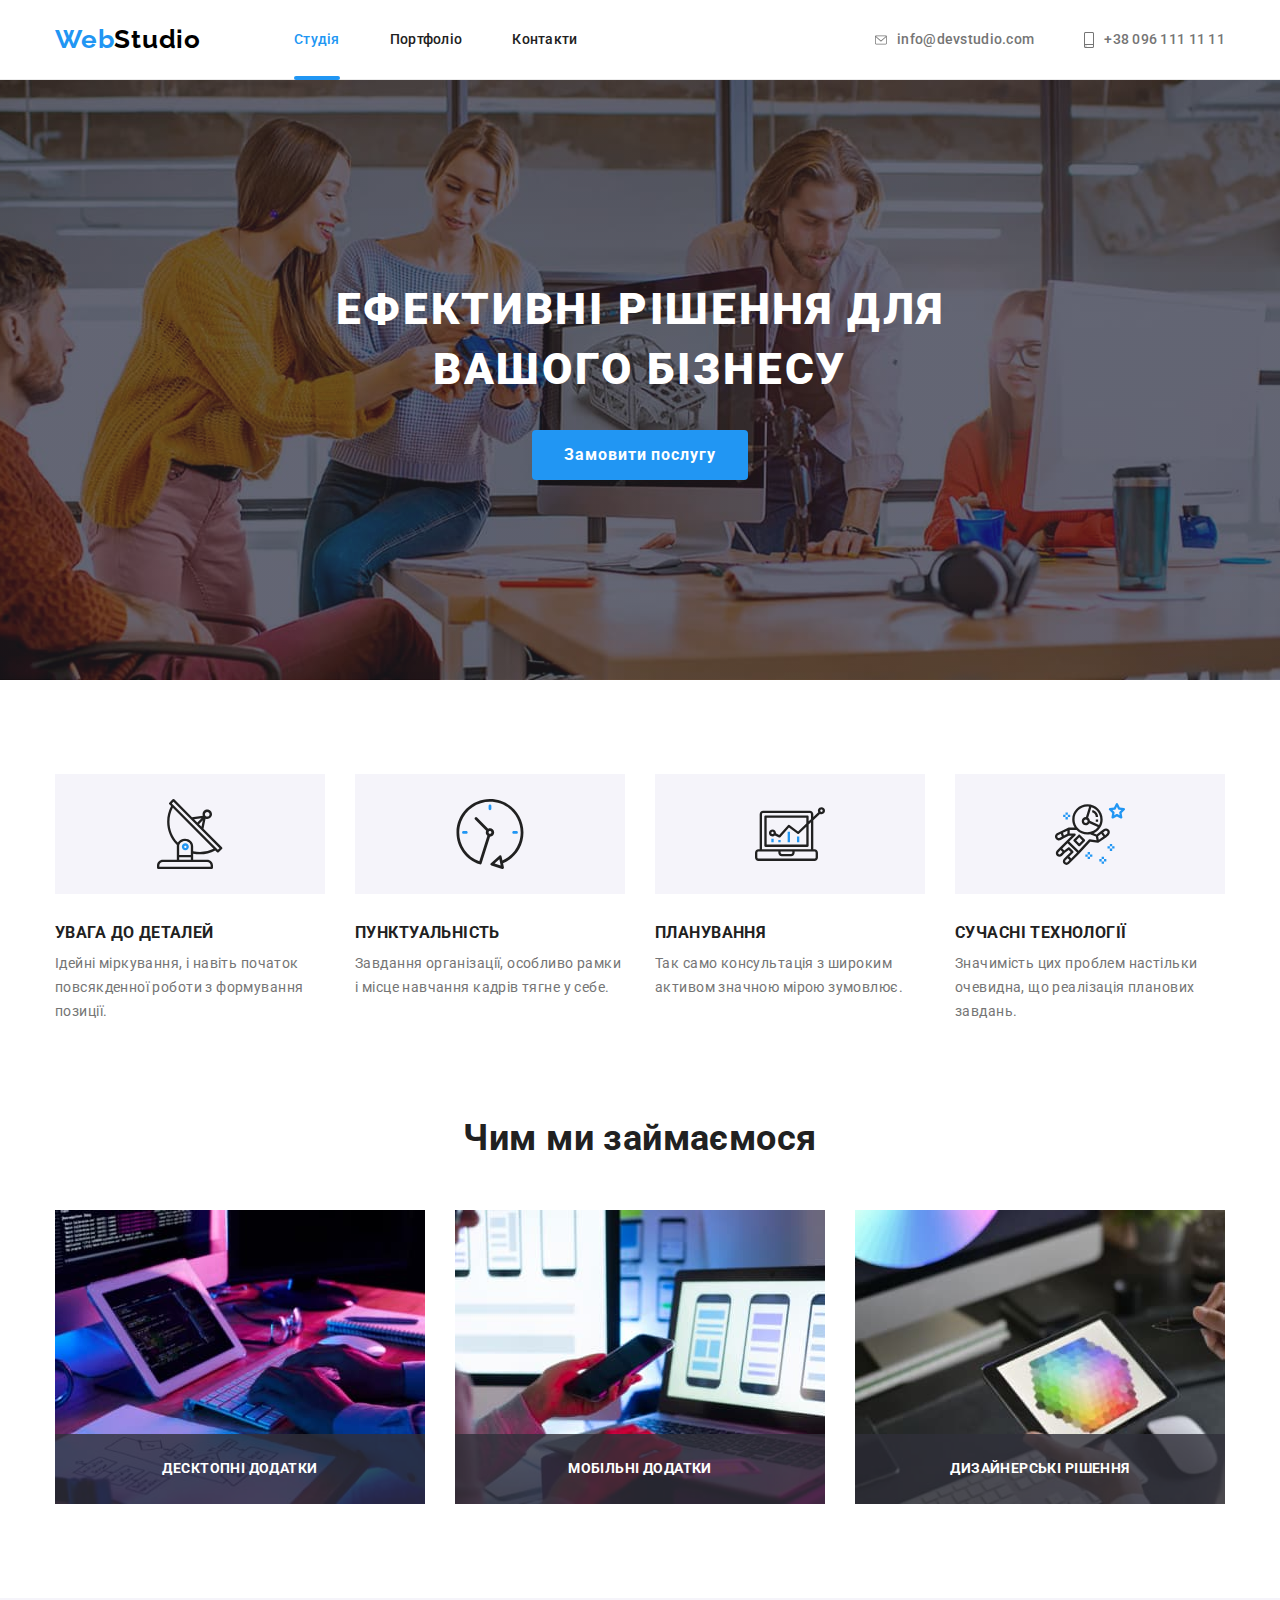
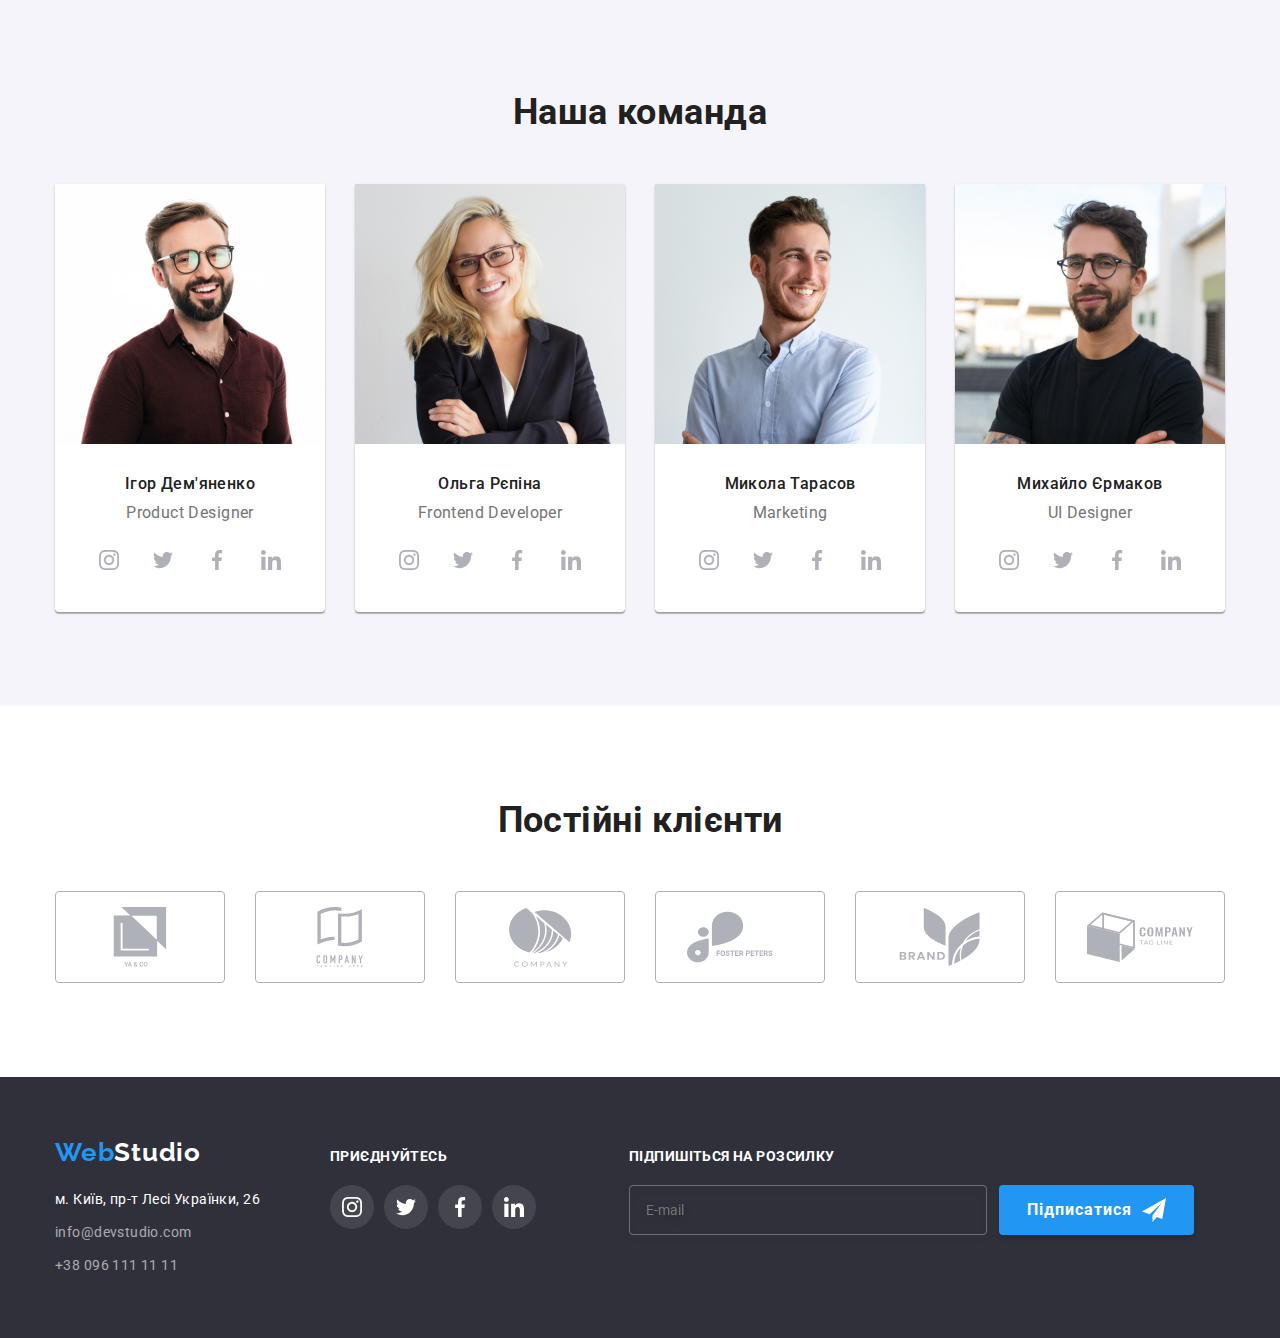
==== commit 4019297b: "Homework 7 v1.0" ====
--- a/index.html
+++ b/index.html
@@ -14,35 +14,35 @@
       rel="stylesheet"
       href="https://cdnjs.cloudflare.com/ajax/libs/modern-normalize/1.1.0/modern-normalize.min.css"
     />
-    <link rel="stylesheet" href="./css/styles.css" />
+    <link rel="stylesheet" href="./css/main.min.css" />
     <title>Студія</title>
   </head>
   <body>
     <!--Шапка сторінки-->
     <header class="header">
-      <div class="container main-nav">
-        <a class="header-logo" href="./index.html"><span class="logospan">Web</span>Studio</a>
+      <div class="container header__container">
+        <a class="logo" href="./index.html"><span class="logo__part">Web</span>Studio</a>
         <!--Навігаційне меню-->
-        <nav>
-          <ul class="list studio-nav">
-            <li class="nav-list"><a class="nav-link active-link" href="./index.html">Студія</a></li>
-            <li class="nav-list"><a class="nav-link" href="./portfolio.html">Портфоліо</a></li>
-            <li class="nav-list"><a class="nav-link" href="">Контакти</a></li>
+        <nav class="navigation">
+          <ul class="list navigation__list">
+            <li class="navigation__item"><a class="navigation__link current" href="./index.html">Студія</a></li>
+            <li class="navigation__item"><a class="navigation__link" href="./portfolio.html">Портфоліо</a></li>
+            <li class="navigation__item"><a class="navigation__link" href="">Контакти</a></li>
           </ul>
         </nav>
         <!--Контакти-->
-        <ul class="list contact-nav">
-          <li class="contact-list">
-            <a class="mlink" href="mailto:info@devstudio.com">
-              <svg class="icon mlink-icon" width="12" height="16">
+        <ul class="list contacts">
+          <li class="contacts__item">
+            <a class="contacts__link" href="mailto:info@devstudio.com">
+              <svg class="icon contacts__icon" width="12" height="16">
                 <use href="./img/icons.svg#icon-envelope"></use>
               </svg>
               info@devstudio.com</a
             >
           </li>
-          <li class="contact-list">
-            <a class="tlink" href="tel:+380961111111">
-              <svg class="icon tlink-icon" width="10" height="16">
+          <li class="contacts__item">
+            <a class="contacts__link" href="tel:+380961111111">
+              <svg class="icon contacts__icon" width="10" height="16">
                 <use href="./img/icons.svg#icon-smartphone"></use>
               </svg>
               +38 096 111 11 11</a
@@ -54,58 +54,58 @@
     <!--Унікальний контент сторінки-->
     <main class="main">
       <!--Реклама-->
-      <section class="promo section">
+      <section class="hero section">
         <div class="container">
-          <h1 class="promo-txt">Ефективні рішення для вашого бізнесу</h1>
-          <button class="promo-button" type="button" data-modal-open>Замовити послугу</button>
+          <h1 class="hero__title">Ефективні рішення для вашого бізнесу</h1>
+          <button class="button button--hero" type="button" data-modal-open>Замовити послугу</button>
         </div>
       </section>
       <!--Особливості-->
       <section class="skills section">
         <div class="container">
           <h2 class="visually-hidden">Особливості</h2>
-          <ul class="list skills-list">
-            <li class="skill-item">
-              <div class="skill-icon-box">
-                <svg class="icon skill-icon" width="70" height="70">
+          <ul class="list skills__list">
+            <li class="skills__item">
+              <div class="skills__wrap">
+                <svg class="icon skills__icon" width="70" height="70">
                   <use href="./img/icons.svg#icon-antenna"></use>
                 </svg>
               </div>
-              <h3 class="skill">УВАГА ДО ДЕТАЛЕЙ</h3>
-              <p class="skill-description">
+              <h3 class="skills__title">УВАГА ДО ДЕТАЛЕЙ</h3>
+              <p class="skills__text">
                 Ідейні міркування, і навіть початок повсякденної роботи з формування позиції.
               </p>
             </li>
-            <li class="skill-item">
-              <div class="skill-icon-box">
-                <svg class="icon skill-icon" width="70" height="70">
+            <li class="skills__item">
+              <div class="skills__wrap">
+                <svg class="icon skills__icon" width="70" height="70">
                   <use href="./img/icons.svg#icon-clock"></use>
                 </svg>
               </div>
-              <h3 class="skill">ПУНКТУАЛЬНІСТЬ</h3>
-              <p class="skill-description">
+              <h3 class="skills__title">ПУНКТУАЛЬНІСТЬ</h3>
+              <p class="skills__text">
                 Завдання організації, особливо рамки і місце навчання кадрів тягне у себе.
               </p>
             </li>
-            <li class="skill-item">
-              <div class="skill-icon-box">
-                <svg class="icon skill-icon" width="70" height="70">
+            <li class="skills__item">
+              <div class="skills__wrap">
+                <svg class="icon skills__icon" width="70" height="70">
                   <use href="./img/icons.svg#icon-diagram"></use>
                 </svg>
               </div>
-              <h3 class="skill">ПЛАНУВАННЯ</h3>
-              <p class="skill-description">
+              <h3 class="skills__title">ПЛАНУВАННЯ</h3>
+              <p class="skills__text">
                 Так само консультація з широким активом значною мірою зумовлює.
               </p>
             </li>
-            <li class="skill-item">
-              <div class="skill-icon-box">
-                <svg class="icon skill-icon" width="70" height="70">
+            <li class="skills__item">
+              <div class="skills__wrap">
+                <svg class="icon skills__icon" width="70" height="70">
                   <use href="./img/icons.svg#icon-astronaut"></use>
                 </svg>
               </div>
-              <h3 class="skill">СУЧАСНІ ТЕХНОЛОГІЇ</h3>
-              <p class="skill-description">
+              <h3 class="skills__title">СУЧАСНІ ТЕХНОЛОГІЇ</h3>
+              <p class="skills__text">
                 Значимість цих проблем настільки очевидна, що реалізація планових завдань.
               </p>
             </li>
@@ -115,21 +115,21 @@
       <!--Чим ми займаємося-->
       <section class="about section">
         <div class="container">
-          <h2 class="about-title">Чим ми займаємося</h2>
-          <ul class="list about-list">
-            <li class="about-item">
+          <h2 class="title title--about">Чим ми займаємося</h2>
+          <ul class="list about__list">
+            <li class="about__item">
               <img src="./img/box1.jpg" alt="Тицяємо по клавітурі" width="370" height="294" />
-              <p class="about-item-title">десктопні додатки</p>
+              <p class="about__text">десктопні додатки</p>
             </li>
 
-            <li class="about-item">
+            <li class="about__item">
               <img src="./img/box2.jpg" alt="Робимо дизайн Iphone 14" width="370" height="294" />
-              <p class="about-item-title">мобільні додатки</p>
+              <p class="about__text">мобільні додатки</p>
             </li>
 
-            <li class="about-item">
+            <li class="about__item">
               <img src="./img/box3.jpg" alt="Кольорова палітра" width="370" height="294" />
-              <p class="about-item-title">дизайнерські рішення</p>
+              <p class="about__text">дизайнерські рішення</p>
             </li>
           </ul>
         </div>
@@ -137,39 +137,39 @@
       <!--Наша команда-->
       <section class="team section">
         <div class="container">
-          <h2 class="we-are">Наша команда</h2>
-          <ul class="list team-list">
-            <li class="team-member">
+          <h2 class="title title--team">Наша команда</h2>
+          <ul class="list team__list">
+            <li class="team__item">
               <img src="./img/tc1.jpg" alt="Ігор Дем'яненко" width="270" height="260" />
-              <div class="team-member-info">
-                <h3 class="name">Ігор Дем'яненко</h3>
-                <p class="rank">Product Designer</p>
-                <div class="social-links">
-                  <ul class="social-list">
-                    <li class="social-list-item">
-                      <a href="" class="social-link">
-                        <svg class="icon team-social-icon" width="20" height="20">
+              <div class="team__wrap">
+                <h3 class="team__name">Ігор Дем'яненко</h3>
+                <p class="team__rank">Product Designer</p>
+                <div class="social-wrap">
+                  <ul class="social">
+                    <li class="social__item">
+                      <a href="" class="social__link">
+                        <svg class="icon social__icon" width="20" height="20">
                           <use href="./img/icons.svg#icon-instagram"></use>
                         </svg>
                       </a>
                     </li>
-                    <li class="social-list-item">
-                      <a href="" class="social-link">
-                        <svg class="icon team-social-icon" width="20" height="20">
+                    <li class="social__item">
+                      <a href="" class="social__link">
+                        <svg class="icon social__icon" width="20" height="20">
                           <use href="./img/icons.svg#icon-twitter"></use>
                         </svg>
                       </a>
                     </li>
-                    <li class="social-list-item">
-                      <a href="" class="social-link">
-                        <svg class="icon team-social-icon" width="20" height="20">
+                    <li class="social__item">
+                      <a href="" class="social__link">
+                        <svg class="icon social__icon" width="20" height="20">
                           <use href="./img/icons.svg#icon-facebook"></use>
                         </svg>
                       </a>
                     </li>
-                    <li class="social-list-item">
-                      <a href="" class="social-link">
-                        <svg class="icon team-social-icon" width="20" height="20">
+                    <li class="social__item">
+                      <a href="" class="social__link">
+                        <svg class="icon social__icon" width="20" height="20">
                           <use href="./img/icons.svg#icon-linkedin"></use>
                         </svg>
                       </a>
@@ -178,37 +178,37 @@
                 </div>
               </div>
             </li>
-            <li class="team-member">
+            <li class="team__item">
               <img src="./img/tc2.jpg" alt="Ольга Рєпіна" width="270" height="260" />
-              <div class="team-member-info">
-                <h3 class="name">Ольга Рєпіна</h3>
-                <p class="rank">Frontend Developer</p>
-                <div class="social-links">
-                  <ul class="social-list">
-                    <li class="social-list-item">
-                      <a href="" class="social-link">
-                        <svg class="icon team-social-icon" width="20" height="20">
+              <div class="team__wrap">
+                <h3 class="team__name">Ольга Рєпіна</h3>
+                <p class="team__rank">Frontend Developer</p>
+                <div class="social-wrap">
+                  <ul class="social">
+                    <li class="social__item">
+                      <a href="" class="social__link">
+                        <svg class="icon social__icon" width="20" height="20">
                           <use href="./img/icons.svg#icon-instagram"></use>
                         </svg>
                       </a>
                     </li>
-                    <li class="social-list-item">
-                      <a href="" class="social-link">
-                        <svg class="icon team-social-icon" width="20" height="20">
+                    <li class="social__item">
+                      <a href="" class="social__link">
+                        <svg class="icon social__icon" width="20" height="20">
                           <use href="./img/icons.svg#icon-twitter"></use>
                         </svg>
                       </a>
                     </li>
-                    <li class="social-list-item">
-                      <a href="" class="social-link">
-                        <svg class="icon team-social-icon" width="20" height="20">
+                    <li class="social__item">
+                      <a href="" class="social__link">
+                        <svg class="icon social__icon" width="20" height="20">
                           <use href="./img/icons.svg#icon-facebook"></use>
                         </svg>
                       </a>
                     </li>
-                    <li class="social-list-item">
-                      <a href="" class="social-link">
-                        <svg class="icon team-social-icon" width="20" height="20">
+                    <li class="social__item">
+                      <a href="" class="social__link">
+                        <svg class="icon social__icon" width="20" height="20">
                           <use href="./img/icons.svg#icon-linkedin"></use>
                         </svg>
                       </a>
@@ -217,37 +217,37 @@
                 </div>
               </div>
             </li>
-            <li class="team-member">
+            <li class="team__item">
               <img src="./img/tc3.jpg" alt="Микола Тарасов" width="270" height="260" />
-              <div class="team-member-info">
-                <h3 class="name">Микола Тарасов</h3>
-                <p class="rank">Marketing</p>
-                <div class="social-links">
-                  <ul class="social-list">
-                    <li class="social-list-item">
-                      <a href="" class="social-link">
-                        <svg class="icon team-social-icon" width="20" height="20">
+              <div class="team__wrap">
+                <h3 class="team__name">Микола Тарасов</h3>
+                <p class="team__rank">Marketing</p>
+                <div class="social-wrap">
+                  <ul class="social">
+                    <li class="social__item">
+                      <a href="" class="social__link">
+                        <svg class="icon social__icon" width="20" height="20">
                           <use href="./img/icons.svg#icon-instagram"></use>
                         </svg>
                       </a>
                     </li>
-                    <li class="social-list-item">
-                      <a href="" class="social-link">
-                        <svg class="icon team-social-icon" width="20" height="20">
+                    <li class="social__item">
+                      <a href="" class="social__link">
+                        <svg class="icon social__icon" width="20" height="20">
                           <use href="./img/icons.svg#icon-twitter"></use>
                         </svg>
                       </a>
                     </li>
-                    <li class="social-list-item">
-                      <a href="" class="social-link">
-                        <svg class="icon team-social-icon" width="20" height="20">
+                    <li class="social__item">
+                      <a href="" class="social__link">
+                        <svg class="icon social__icon" width="20" height="20">
                           <use href="./img/icons.svg#icon-facebook"></use>
                         </svg>
                       </a>
                     </li>
-                    <li class="social-list-item">
-                      <a href="" class="social-link">
-                        <svg class="icon team-social-icon" width="20" height="20">
+                    <li class="social__item">
+                      <a href="" class="social__link">
+                        <svg class="icon social__icon" width="20" height="20">
                           <use href="./img/icons.svg#icon-linkedin"></use>
                         </svg>
                       </a>
@@ -256,37 +256,37 @@
                 </div>
               </div>
             </li>
-            <li class="team-member">
+            <li class="team__item">
               <img src="./img/tc4.jpg" alt="Михайло Єрмаков" width="270" height="260" />
-              <div class="team-member-info">
-                <h3 class="name">Михайло Єрмаков</h3>
-                <p class="rank">UI Designer</p>
-                <div class="social-links">
-                  <ul class="social-list">
-                    <li class="social-list-item">
-                      <a href="" class="social-link">
-                        <svg class="icon team-social-icon" width="20" height="20">
+              <div class="team__wrap">
+                <h3 class="team__name">Михайло Єрмаков</h3>
+                <p class="team__rank">UI Designer</p>
+                <div class="social-wrap">
+                  <ul class="social">
+                    <li class="social__item">
+                      <a href="" class="social__link">
+                        <svg class="icon social__icon" width="20" height="20">
                           <use href="./img/icons.svg#icon-instagram"></use>
                         </svg>
                       </a>
                     </li>
-                    <li class="social-list-item">
-                      <a href="" class="social-link">
-                        <svg class="icon team-social-icon" width="20" height="20">
+                    <li class="social__item">
+                      <a href="" class="social__link">
+                        <svg class="icon social__icon" width="20" height="20">
                           <use href="./img/icons.svg#icon-twitter"></use>
                         </svg>
                       </a>
                     </li>
-                    <li class="social-list-item">
-                      <a href="" class="social-link">
-                        <svg class="icon team-social-icon" width="20" height="20">
+                    <li class="social__item">
+                      <a href="" class="social__link">
+                        <svg class="icon social__icon" width="20" height="20">
                           <use href="./img/icons.svg#icon-facebook"></use>
                         </svg>
                       </a>
                     </li>
-                    <li class="social-list-item">
-                      <a href="" class="social-link">
-                        <svg class="icon team-social-icon" width="20" height="20">
+                    <li class="social__item">
+                      <a href="" class="social__link">
+                        <svg class="icon social__icon" width="20" height="20">
                           <use href="./img/icons.svg#icon-linkedin"></use>
                         </svg>
                       </a>
@@ -299,48 +299,48 @@
         </div>
       </section>
       <!-- Постійні клієнти -->
-      <section class="client section">
+      <section class="clients section">
         <div class="container">
-          <h2 class="client-title">Постійні клієнти</h2>
-          <ul class="client-list list">
-            <li class="client-item">
-              <a href="" class="client-link">
-                <svg class="client-icon" width="106" height="60">
+          <h2 class="title title--clients">Постійні клієнти</h2>
+          <ul class="clients__list list">
+            <li class="clients__item">
+              <a href="" class="clients__link">
+                <svg class="clients__icon" width="106" height="60">
                   <use href="./img/icons.svg#icon-group1"></use>
                 </svg>
               </a>
             </li>
-            <li class="client-item">
-              <a href="" class="client-link">
-                <svg class="client-icon" width="106" height="60">
+            <li class="clients__item">
+              <a href="" class="clients__link">
+                <svg class="clients__icon" width="106" height="60">
                   <use href="./img/icons.svg#icon-group2"></use>
                 </svg>
               </a>
             </li>
-            <li class="client-item">
-              <a href="" class="client-link">
-                <svg class="client-icon" width="106" height="60">
+            <li class="clients__item">
+              <a href="" class="clients__link">
+                <svg class="clients__icon" width="106" height="60">
                   <use href="./img/icons.svg#icon-group3"></use>
                 </svg>
               </a>
             </li>
-            <li class="client-item">
-              <a href="" class="client-link">
-                <svg class="client-icon" width="106" height="60">
+            <li class="clients__item">
+              <a href="" class="clients__link">
+                <svg class="clients__icon" width="106" height="60">
                   <use href="./img/icons.svg#icon-group4"></use>
                 </svg>
               </a>
             </li>
-            <li class="client-item">
-              <a href="" class="client-link">
-                <svg class="client-icon" width="106" height="60">
+            <li class="clients__item">
+              <a href="" class="clients__link">
+                <svg class="clients__icon" width="106" height="60">
                   <use href="./img/icons.svg#icon-group5"></use>
                 </svg>
               </a>
             </li>
-            <li class="client-item">
-              <a href="" class="client-link">
-                <svg class="client-icon" width="106" height="60">
+            <li class="clients__item">
+              <a href="" class="clients__link">
+                <svg class="clients__icon" width="106" height="60">
                   <use href="./img/icons.svg#icon-group6"></use>
                 </svg>
               </a>
@@ -351,76 +351,76 @@
     </main>
     <!--Підвал сторінки-->
     <footer class="footer">
-      <div class="container footer-container">
-        <div class="footer-adress">
-          <a class="footer-logo" href="./index.html"><span class="logospan">Web</span>Studio</a>
+      <div class="container footer__container">
+        <div>
+          <a class="logo logo--white" href="./index.html"><span class="logo__part">Web</span>Studio</a>
           <address class="address">
-            <ul class="list footer-list">
-              <li class="footer-list">
+            <ul class="list address__list">
+              <li class="address__item">
                 <a
-                  class="address-map"
+                  class="address__map"
                   href="https://goo.gl/maps/uBSmtqLPdZ89o5kn9"
                   target="_blank"
                   rel="noopener noreferrer"
                   >м. Київ, пр-т Лесі Українки, 26</a
                 >
               </li>
-              <li class="footer-list">
-                <a class="address-mail" href="mailto:info@devstudio.com">info@devstudio.com</a>
+              <li class="address__item">
+                <a class="address__link" href="mailto:info@devstudio.com">info@devstudio.com</a>
               </li>
-              <li class="footer-list">
-                <a class="address-tel" href="tel:+380961111111">+38 096 111 11 11</a>
+              <li class="address__item">
+                <a class="address__link" href="tel:+380961111111">+38 096 111 11 11</a>
               </li>
             </ul>
           </address>
         </div>
-        <div class="footer-social-links">
-          <p class="footer-social-text">приєднуйтесь</p>
-          <ul class="footer-social-list">
-            <li class="footer-social-item">
-              <a href="" class="footer-social-link">
-                <svg class="icon footer-social-icon" width="20" height="20">
+        <div class="social-box">
+          <p class="join__text">приєднуйтесь</p>
+          <ul class="social">
+            <li class="social__item">
+              <a href="" class="social__link social__link--translucent">
+                <svg class="icon social__icon social__icon--white" width="20" height="20">
                   <use href="./img/icons.svg#icon-instagram"></use>
                 </svg>
               </a>
             </li>
-            <li class="footer-social-item">
-              <a href="" class="footer-social-link">
-                <svg class="icon footer-social-icon" width="20" height="20">
+            <li class="social__item">
+              <a href="" class="social__link social__link--translucent">
+                <svg class="icon social__icon social__icon--white" width="20" height="20">
                   <use href="./img/icons.svg#icon-twitter"></use>
                 </svg>
               </a>
             </li>
-            <li class="footer-social-item">
-              <a href="" class="footer-social-link">
-                <svg class="icon footer-social-icon" width="20" height="20">
+            <li class="social__item">
+              <a href="" class="social__link social__link--translucent">
+                <svg class="icon social__icon social__icon--white" width="20" height="20">
                   <use href="./img/icons.svg#icon-facebook"></use>
                 </svg>
               </a>
             </li>
-            <li class="footer-social-item">
-              <a href="" class="footer-social-link">
-                <svg class="icon footer-social-icon" width="20" height="20">
+            <li class="social__item">
+              <a href="" class="social__link social__link--translucent">
+                <svg class="icon social__icon social__icon--white" width="20" height="20">
                   <use href="./img/icons.svg#icon-linkedin"></use>
                 </svg>
               </a>
             </li>
           </ul>
         </div>
-        <div class="footer-feedback">
-          <p class="footer-feedback-title">Підпишіться на розсилку</p>
-          <div class="footer-feedback-input-wrap">
+        <div class="callback">
+          <p class="callback__title">Підпишіться на розсилку</p>
+          <div class="callback__wrap">
             <input
               type="email"
-              class="footer-feedback-input"
-              name="footer-feedback-email"
+              class="callback__input"
+              name="footer-callback-email"
               placeholder="E-mail"
             />
-            <button type="submit" class="button footer-feedback-button">
+            <button type="submit" class="button button--footer">
               Підписатися
-              <svg class="footer-feedback-button-icon">
+              <svg class="callback__icon">
                 <use
-                  class="footer-feedback-send"
+                  class="footer-callback-send"
                   href="./img/icons.svg#icon-send"
                   width="24"
                   height="24"
@@ -434,57 +434,68 @@
     <!-- Модальне вікно -->
     <div class="backdrop is-hidden" data-modal>
       <div class="modal">
-        <form name="callback-form" novalidate class="modal-callback-form">
-          <p class="modal-title">Залиште свої дані, ми вам передзвонимо</p>
-          <label class="modal-form">
-            <span class="modal-form-name">Ім'я</span>
-            <input type="text" name="modal-user-name" class="callback-form-input" autofocus />
-            <svg class="icon callback-form-icon" width="18" height="18">
+        <form name="feedback-form" class="feedback">
+          <p class="feedback__title">Залиште свої дані, ми вам передзвонимо</p>
+          <label class="feedback__item">
+            <span class="feedback__name">Ім'я</span>
+            <input 
+              type="text" 
+              name="feedback-user-name" 
+              class="feedback__input" 
+              autofocus />
+            <svg class="icon feedback__icon" width="18" height="18">
               <use href="./img/icons.svg#icon-person"></use>
             </svg>
           </label>
-          <label class="modal-form">
-            <span class="modal-form-name">Телефон</span>
-            <input type="tel" name="modal-user-tel" class="callback-form-input" />
-            <svg class="icon callback-form-icon" width="18" height="18">
+          <label class="feedback__item">
+            <span class="feedback__name">Телефон</span>
+            <input 
+              type="tel" 
+              name="feedback-user-tel" 
+              class="feedback__input" 
+              required />
+            <svg class="icon feedback__icon" width="18" height="18">
               <use href="./img/icons.svg#icon-phone"></use>
             </svg>
           </label>
-          <label class="modal-form">
-            <span class="modal-form-name">Пошта</span>
-            <input type="email" name="modal-user-email" class="callback-form-input" />
-            <svg class="icon callback-form-icon" width="18" height="18">
+          <label class="feedback__item">
+            <span class="feedback__name">Пошта</span>
+            <input 
+              type="email" 
+              name="feedback-user-email" 
+              class="feedback__input" />
+            <svg class="icon feedback__icon" width="18" height="18">
               <use href="./img/icons.svg#icon-email"></use>
             </svg>
           </label>
-          <label class="modal-form">
-            <span class="modal-form-name"> Коментар</span>
+          <label class="feedback__item">
+            <span class="feedback__name">Коментар</span>
             <textarea
-              class="modal-user-feedback"
+              class="feedback__textarea"
               name="user-feedback"
               placeholder="Введіть текст"
             ></textarea>
           </label>
-          <label class="modal-accept-policy">
+          <label class="feedback__accept-policy">
             <input
               type="checkbox"
               name="user-accept-policy"
-              class="checkbox hidden"
+              class="feedback__checkbox visually-hidden"
               value="accept-policy"
             />
-            <span class="checkbox-icon-wrap">
-              <svg class="checkbox-icon" width="11" height="8">
+            <span class="feedback__checkbox-wrap">
+              <svg class="feedback__checkbox-icon" width="11" height="8">
                 <use href="./img/icons.svg#icon-checkbox-accept"></use>
               </svg>
             </span>
-            <span class="accept-policy-terms"
-              >Погоджуюся з розсилкою та приймаю <a class="terms" href="">Умови договору</a></span
+            <span class="feedback__terms"
+              >Погоджуюся з розсилкою та приймаю <a class="feedback__link" href="">Умови договору</a></span
             >
           </label>
-          <button type="submit" class="button modal-callback-button">Відправити</button>
+          <button type="submit" class="button button--modal">Відправити</button>
         </form>
-        <button class="modal-button" type="button" data-modal-close>
-          <svg class="icon modal-button-icon" width="18" height="18">
+        <button class="modal__button" type="button" data-modal-close>
+          <svg class="icon" width="18" height="18">
             <use href="./img/icons.svg#icon-close"></use>
           </svg>
         </button>
--- a/css/main.min.css
+++ b/css/main.min.css
@@ -0,0 +1 @@
+ul,ol{padding:0}body,h1,h2,h3,h4,h5,h6,p,ul,ol,li,figure,figcaption,blockquote,dl,dd{margin:0}li{list-style:none}ul{list-style:none}img{max-width:100%;display:block;margin:0}input,button,textarea,select{font:inherit}a{text-decoration:none}button{padding:0;border:none;cursor:pointer}body{font-family:"Roboto",sans-serif;font-style:normal;letter-spacing:.03em;color:var(--brand-color);background-color:var(--brandwhite);font-size:14px}.container{width:1200px;margin:0 auto;padding:0 15px}.section{padding-top:94px;padding-bottom:94px}.list{list-style-type:none}.visually-hidden{position:absolute;width:1px;height:1px;margin:-1px;border:0;padding:0;white-space:nowrap;clip-path:inset(100%);clip:rect(0 0 0 0);overflow:hidden}.title{font-weight:700;font-size:36px;line-height:1.16;color:var(--brand-color);text-align:center}.title--about{margin-bottom:50px}.title--team{margin-bottom:50px;padding-top:94px}:root{--brand-color: #212121;--bluebrand-color: #2196f3;--discription-color: #757575;--clients-color: #afb1b8;--transition-animation: 250ms cubic-bezier(0.4, 0, 0.2, 1);--brandwhite: #fff}.logo{height:31px;font-family:"Raleway";font-weight:700;font-size:26px;line-height:1.19;letter-spacing:.03em;color:#000;margin-right:93px}.logo--white{color:var(--brandwhite);margin-bottom:20px;margin-right:0}.logo__part{color:var(--bluebrand-color)}.header{height:80px;border-bottom:1px solid #ececec}.header__container{display:flex;align-items:center}.navigation__list{display:flex;gap:50px}.navigation__link{color:var(--brand-color);font-weight:500;line-height:1.14;padding:32px 0;display:block;position:relative;transition:color var(--transition-animation)}.navigation__item{letter-spacing:.02em}.navigation__link::after{content:"";position:absolute;left:0;bottom:0;width:100%;height:4px;border-radius:2px;background-color:rgba(0,0,0,0)}.navigation__link.current::after,.navigation__link:hover::after,.navigation__link:focus::after{background-color:var(--bluebrand-color)}.navigation__link:hover,.navigation__link:focus,.navigation__link:active{color:var(--bluebrand-color)}.contacts{display:flex;flex-wrap:wrap;margin-left:auto;align-items:center}.contacts__item{display:flex;letter-spacing:.02em;margin-left:50px}.contacts__link{display:flex;justify-content:space-between;align-items:center;color:#757575;font-weight:500;line-height:1.14;transition:color var(--transition-animation)}.contacts__link:hover,.contacts__link:focus,.contacts__link:active{color:var(--bluebrand-color)}.contacts__icon{margin-right:10px;fill:#757575;transition:fill var(--transition-animation)}.contacts__link:hover .contacts__icon,.contacts__link:focus .contacts__icon,.contacts__link:active .contacts__icon{fill:var(--bluebrand-color)}.current{color:var(--bluebrand-color)}.button{letter-spacing:.06em;font-weight:700;font-size:16px;line-height:1.88;letter-spacing:.06em;color:var(--brandwhite);border-radius:4px;background:var(--bluebrand-color);height:50px}.button--hero{text-align:center;padding:10px 32px;transition:background-color var(--transition-animation)}.button--hero:hover,.button--hero:focus,.button--hero:active{background-color:#188ce8;border:0}.button--footer{display:flex;justify-content:center;align-items:center;padding:10px 28px;gap:10px;box-shadow:0px 4px 4px rgba(0,0,0,.15)}.button--footer:hover,.button--footer:focus,.button--footer:active{background-color:#188ce8;border:0}.button--modal{margin-bottom:30px;padding:10px 52px;box-shadow:0px 4px 4px rgba(0,0,0,.15);align-self:center}.button--modal:hover,.button--modal:focus,.button--modal:active{background-color:#188ce8;border:0}.filters{display:flex;align-items:center;justify-content:center;margin:8px 8px 50px 8px}.filters__item{margin-right:10px}.filters__button{background-color:#f5f4fa;cursor:pointer;font-weight:500;font-size:16px;line-height:1.62;border-radius:4px;padding:6px 22px;transition:color var(--transition-animation),background-color var(--transition-animation),box-shadow var(--transition-animation)}.filters__item:last-child{margin-right:0px}.filters__button:hover,.filters__button:focus,.filters__button:active{background-color:var(--bluebrand-color);color:var(--brandwhite);cursor:pointer;box-shadow:0px 3px 1px rgba(0,0,0,.1),0px 1px 2px rgba(0,0,0,.08),0px 2px 2px rgba(0,0,0,.12)}.social{display:flex;align-items:center;justify-content:center;gap:10px}.social__link{display:flex;align-items:center;justify-content:center;width:44px;height:44px;border-radius:50%;transition:background-color var(--transition-animation),fill var(--transition-animation)}.social__link--translucent{background-color:rgba(255,255,255,.1);fill:var(--brandwhite)}.social__link:hover,.social__link:focus{background-color:var(--bluebrand-color)}.social__link:hover .social__icon,.social__link:focus .social__icon{fill:var(--brandwhite)}.social__icon{fill:var(--clients-color)}.social__icon--white{fill:var(--brandwhite)}.footer{background-color:#2f303a;padding-top:60px;padding-bottom:60px}.footer__container{display:flex;align-items:baseline}.address{line-height:1.71;font-style:normal;margin-top:20px}.address__item{margin-bottom:9px}.address__item:last-child{margin-bottom:0}.address__map{color:var(--brandwhite);line-height:1.71;transition:color var(--transition-animation)}.address__link{color:rgba(255,255,255,.6);line-height:1.71;font-style:normal;transition:color var(--transition-animation)}.address__map:hover,.address__map:focus,.address__link:hover,.address__link:focus{color:var(--bluebrand-color)}.callback__title{color:var(--brandwhite);margin-bottom:20px;font-weight:700;font-size:14px;line-height:1.14;letter-spacing:.03em;text-transform:uppercase}.callback__wrap{display:flex;justify-content:center;align-items:center;gap:12px}.callback__input{display:flex;justify-content:center;width:358px;height:50px;border:1px solid rgba(255,255,255,.3);filter:drop-shadow(0px 4px 4px rgba(0, 0, 0, 0.15));border-radius:4px;padding-left:16px;background-color:rgba(0,0,0,0);color:var(--brandwhite);transition:border-color var(--transition-animation)}.callback__input:hover{border-color:var(--bluebrand-color)}.callback__icon{width:24px;height:24px;display:block;fill:var(--brandwhite)}.social-box{display:flex;flex-direction:column;align-items:flex-start;justify-content:flex-start;margin-left:70px;margin-right:93px}.join__text{text-transform:uppercase;color:var(--brandwhite);font-weight:700;margin-bottom:20px}.backdrop{position:fixed;top:0;left:0;width:100%;height:100%;background-color:rgba(0,0,0,.2);display:flex;align-items:center;justify-content:center;transition:visibility var(--transition-animation),opacity var(--transition-animation)}.backdrop.is-hidden{opacity:0;pointer-events:none;visibility:hidden}.modal{position:relative;margin:auto;padding:40px;width:528px;height:581px;background-color:var(--brandwhite);box-shadow:0px 1px 3px rgba(0,0,0,.12),0px 1px 1px rgba(0,0,0,.14),0px 2px 1px rgba(0,0,0,.2);border-radius:4px}.modal__button{position:absolute;top:8px;right:8px;border-radius:50%;background-color:var(--brandwhite);border:1px solid rgba(0,0,0,.1);box-shadow:0px 1px 3px rgba(0,0,0,.12),0px 1px 1px rgba(0,0,0,.14),0px 2px 1px rgba(0,0,0,.2);align-items:center;width:30px;height:30px;display:flex;justify-content:center}.modal__button:focus,.modal__button:hover,.modal__button:active{fill:var(--bluebrand-color)}.feedback{display:flex;position:relative;flex-direction:column}.feedback__title{font-weight:700;font-size:20px;line-height:1.15;letter-spacing:.03em;text-align:center;color:var(--brand-color);margin-bottom:12px}.feedback__item{display:flex;flex-direction:column;margin-bottom:10px;position:relative}.feedback__name{font-size:12px;line-height:1.16;letter-spacing:.01em;color:var(--discription-color);margin-bottom:4px;display:block}.feedback__input{height:40px;border:1px solid rgba(33,33,33,.2);border-radius:4px;padding-left:42px;padding-right:16px;transition:border-color var(--transition-animation);outline:none}.feedback__input:hover,.feedback__input:focus{border-color:var(--bluebrand-color)}.feedback__icon{position:absolute;left:12px;bottom:11px;fill:var(--brand-color);transition:fill var(--transition-animation)}.feedback__input:hover+.feedback__icon,.feedback__input:focus+.feedback__icon{fill:var(--bluebrand-color)}.feedback__textarea{padding:12px 16px;height:120px;border:1px solid rgba(33,33,33,.2);border-radius:4px;resize:none;transition:border-color var(--transition-animation);margin-bottom:20px;outline:none}.feedback__textarea:hover,.feedback__textarea:focus,.feedback__textarea:active{border-color:var(--bluebrand-color)}.feedback__accept-policy{margin-bottom:30px;display:flex;justify-content:center;align-items:center;position:relative;-webkit-touch-callout:none;-webkit-user-select:none;-khtml-user-select:none;-moz-user-select:none;-ms-user-select:none;user-select:none}.feedback__checkbox-wrap{border:2px solid var(--brand-color);border-radius:4px;width:16px;height:15px;display:flex;justify-content:center;align-items:center;margin-right:7px;transition:background-color var(--transition-animation)}.feedback__checkbox:checked+.feedback__checkbox-wrap{background-color:var(--bluebrand-color);border-color:rgba(0,0,0,0)}.feedback__terms{font-size:14px;line-height:1.71;letter-spacing:.03em;color:var(--discription-color)}.feedback__link{color:var(--bluebrand-color);border-bottom:1px solid var(--bluebrand-color)}.hero{background-image:linear-gradient(rgba(47, 48, 58, 0.4), rgba(47, 48, 58, 0.4)),url(../img/promo-img-bg.jpg);background-repeat:no-repeat;background-position:center;background-size:cover;background-color:#2f303a;color:var(--brandwhite);margin:0 auto;display:flex;text-align:center;padding-top:200px;padding-bottom:200px;padding-left:0;max-width:1600px}.hero__title{font-style:normal;font-weight:900;font-size:44px;line-height:1.36;text-transform:uppercase;letter-spacing:.06em;margin:auto;margin-bottom:30px;width:696px}.skills__list{display:flex}.skills__item:not(:last-child){margin-right:30px}.skills__icon{margin:25px 100px}.skills__wrap{width:270px;height:120px;margin-bottom:30px;background-color:#f5f4fa}.skills__title{font-weight:700;line-height:1.14;color:var(--brand-color);padding-bottom:10px}.skills__text{line-height:1.71;color:var(--discription-color)}.about{padding-top:0}.about__list{display:flex;flex-wrap:wrap;gap:30px}.about__item{position:relative}.about__text{position:absolute;bottom:0;width:100%;padding:27px 0;font-weight:700;font-size:14px;line-height:1.14;text-transform:uppercase;text-align:center;color:var(--brandwhite);background:rgba(47,48,58,.8)}.team{background-color:#f5f4fa;padding-top:0}.team__list{display:flex;flex-wrap:wrap;gap:30px}.team__item{box-shadow:0px 1px 3px rgba(0,0,0,.12),0px 1px 1px rgba(0,0,0,.14),0px 2px 1px rgba(0,0,0,.2);border-radius:0px 0px 4px 4px;background-color:var(--brandwhite)}.team__wrap{padding:30px 0px}.team__name{font-weight:500;font-size:16px;line-height:1.19;color:var(--brand-color);text-align:center;margin-bottom:10px}.team__rank{font-size:16px;line-height:19px;color:var(--discription-color);text-align:center;margin-bottom:16px}.clients__list{display:flex;align-items:center;justify-content:center;padding-top:50px;gap:30px}.clients__link{display:flex;width:170px;height:92px;align-items:center;justify-content:center;border:1px solid;border-radius:4px;border-color:var(--clients-color);transition:border-color var(--transition-animation)}.clients__icon{fill:var(--clients-color);transition:fill var(--transition-animation)}.clients__link:hover .clients__icon,.clients__link:focus .clients__icon{fill:var(--bluebrand-color)}.clients__link:hover,.clients__link:focus{border-color:var(--bluebrand-color)}.projects{display:flex;flex-wrap:wrap;gap:30px}.projects__link{display:block;border-bottom:1px solid;border-color:#eee;transition:box-shadow var(--transition-animation)}.projects__link:hover,.projects__link:focus{box-shadow:0px 1px 1px rgba(0,0,0,.12),0px 4px 4px rgba(0,0,0,.06),1px 4px 6px rgba(0,0,0,.16)}.projects__link:hover .projects__text,.projects__link:focus .projects__text{transform:translateY(0%)}.projects__overlay{position:relative;overflow:hidden}.projects__text{position:absolute;top:0;left:0;width:100%;height:100%;padding:63px 24px;color:var(--brandwhite);font-size:18px;line-height:1.55;background-color:rgba(33,150,243,.9);transform:translateY(100%);transition:transform var(--transition-animation)}.projects__wrap{border-left:1px solid #eee;border-right:1px solid #eee;border-bottom:1px solid #eee;padding:20px 24px}.projects__name{font-weight:700;font-size:18px;line-height:2;color:var(--brand-color);letter-spacing:.06em}.projects__type{font-size:16px;line-height:1.88;color:var(--discription-color)}/*# sourceMappingURL=main.min.css.map */